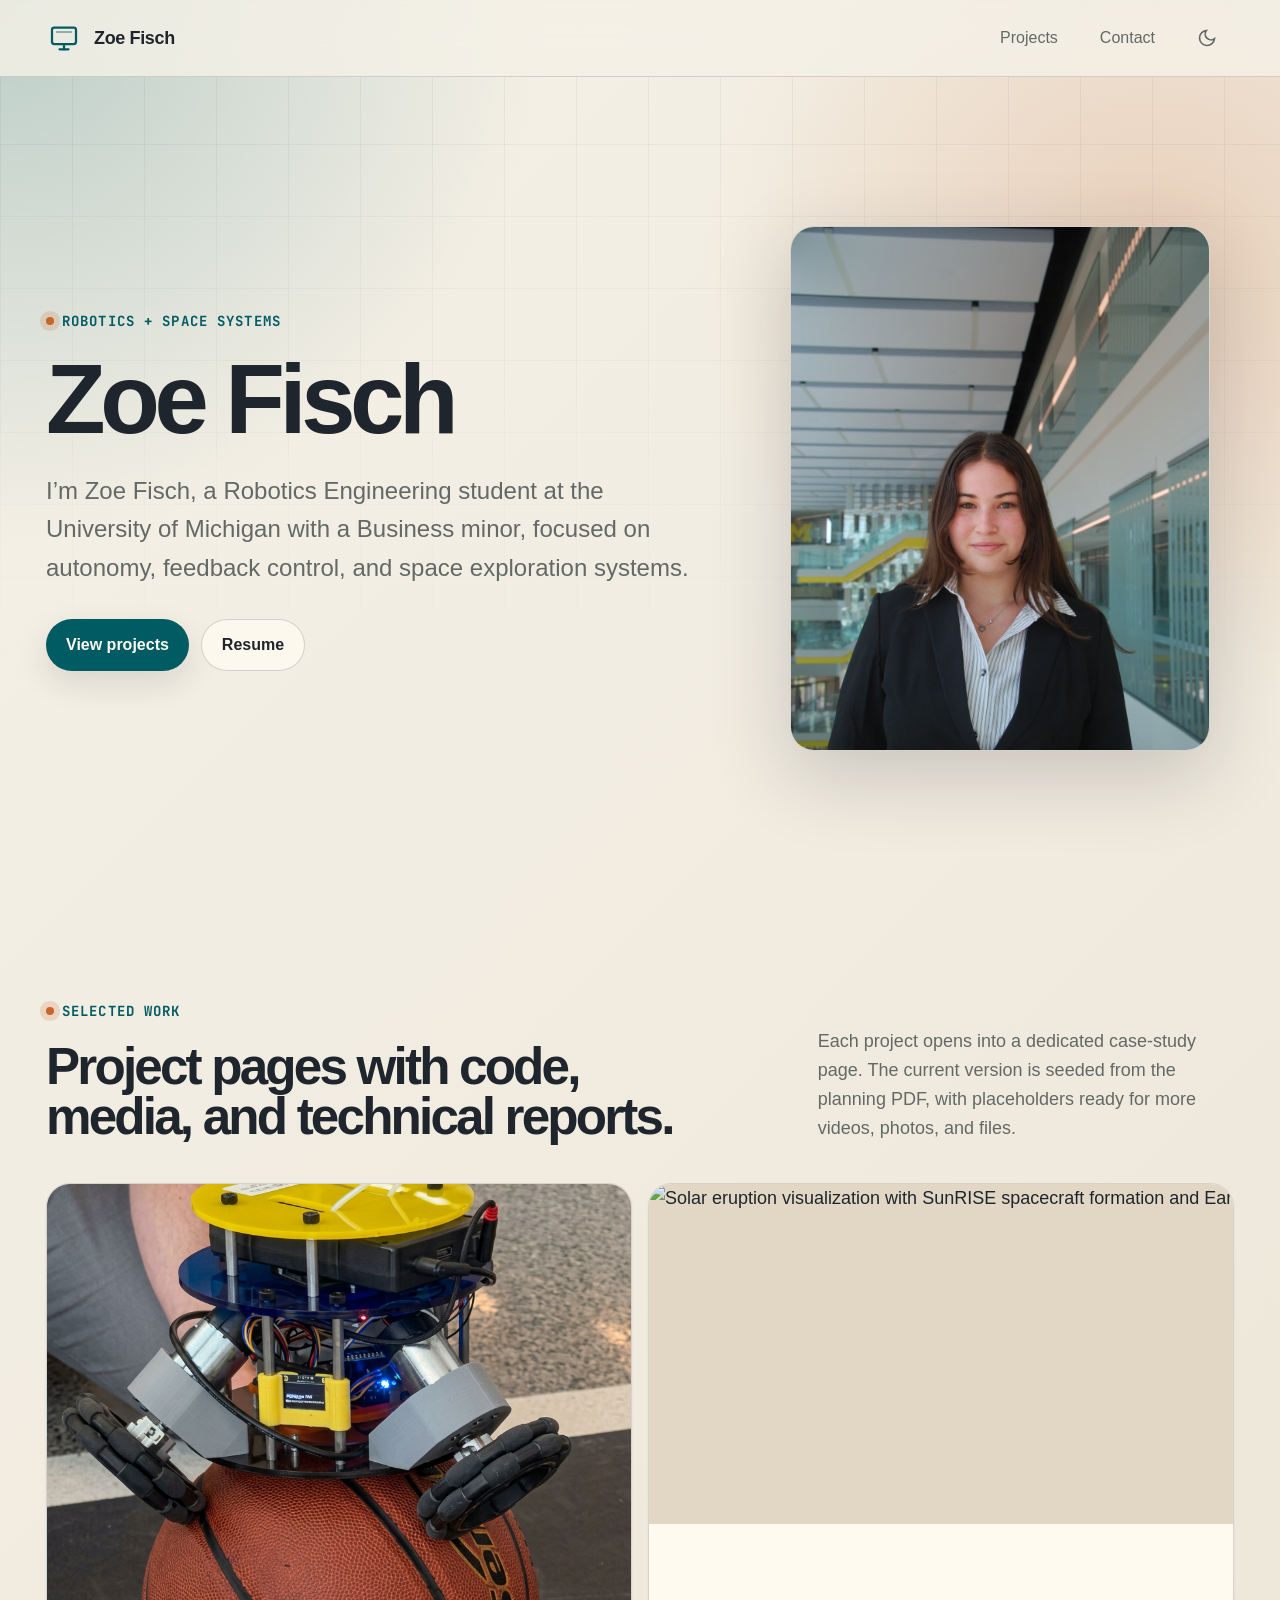
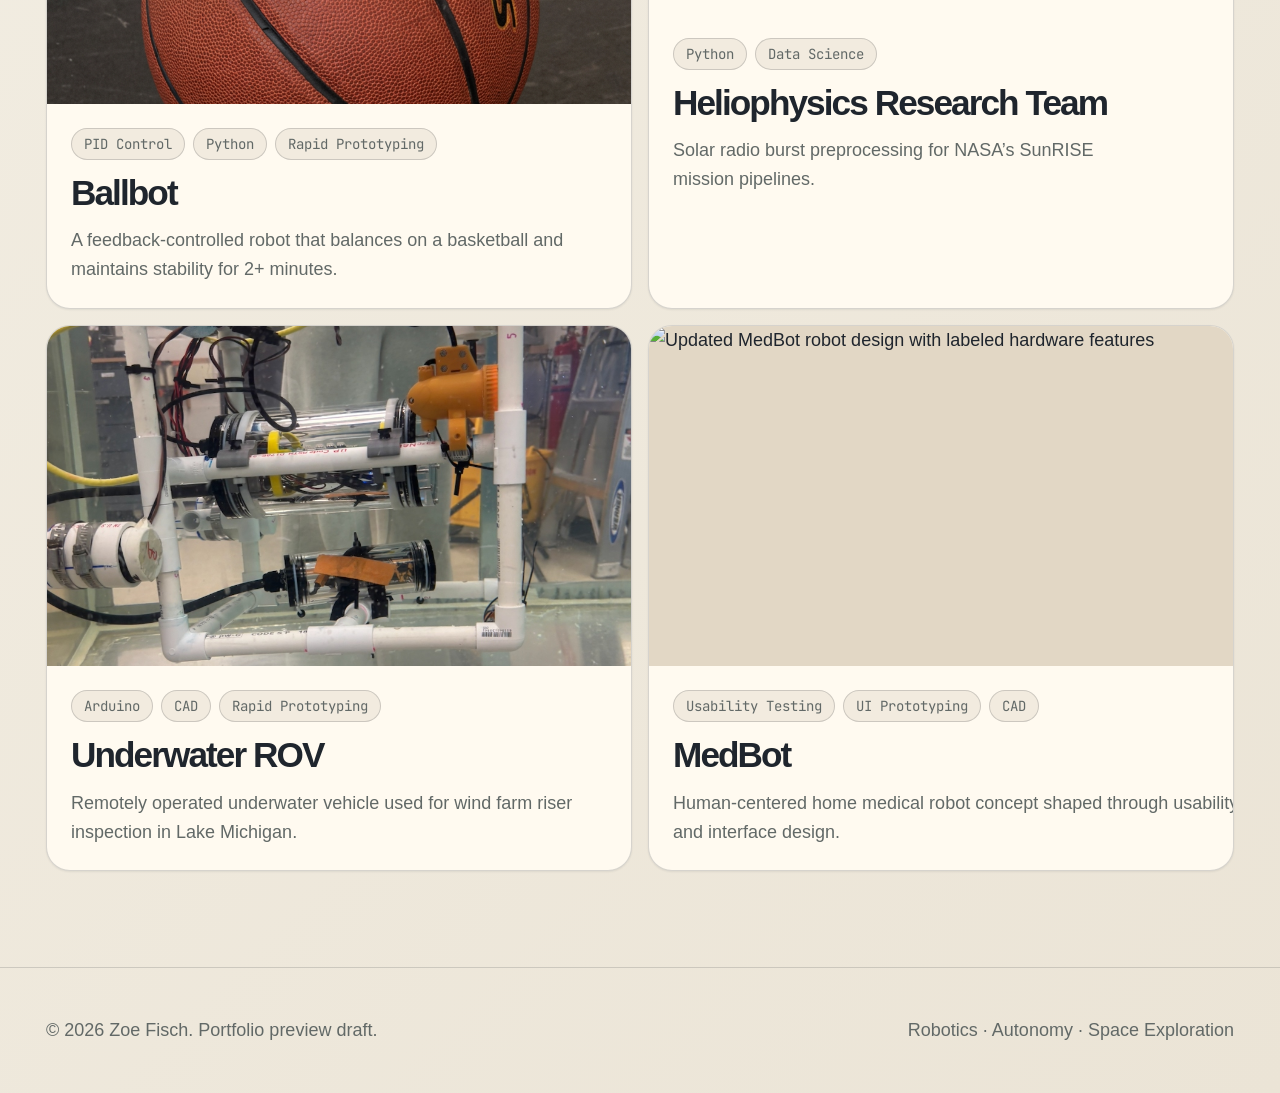
==== index.html @ c61aa577 "Initial portfolio" ====
<!doctype html>
<html lang="en">
  <head>
    <meta charset="utf-8" />
    <meta name="viewport" content="width=device-width, initial-scale=1" />
    <title>Zoe Fisch | Robotics Engineering Portfolio</title>
    <meta
      name="description"
      content="Engineering portfolio for Zoe Fisch, a University of Michigan robotics engineer focused on autonomy and space exploration."
    />
    <meta property="og:title" content="Zoe Fisch | Robotics Engineering Portfolio" />
    <meta
      property="og:description"
      content="Robotics, autonomy, heliophysics, and engineering systems projects by Zoe Fisch."
    />
    <link rel="preconnect" href="https://api.fontshare.com" />
    <link
      href="https://api.fontshare.com/v2/css?f[]=cabinet-grotesk@400,500,700,800&f[]=satoshi@400,500,700&display=swap"
      rel="stylesheet"
    />
    <link rel="preconnect" href="https://fonts.googleapis.com" />
    <link rel="preconnect" href="https://fonts.gstatic.com" crossorigin />
    <link
      href="https://fonts.googleapis.com/css2?family=JetBrains+Mono:wght@400;600;700&display=swap"
      rel="stylesheet"
    />
    <link rel="stylesheet" href="style.css" />
    <script src="script.js" defer></script>
  </head>
  <body>
    <a class="skip-link" href="#main">Skip to content</a>
    <header class="site-header">
      <nav class="nav" aria-label="Primary navigation">
        <a class="brand" href="index.html" aria-label="Zoe Fisch home">
          <svg class="brand-mark" viewBox="0 0 48 48" fill="none" aria-hidden="true">
            <rect x="8" y="10" width="32" height="22" rx="3" stroke="currentColor" stroke-width="3" />
            <path d="M18 39H30" stroke="currentColor" stroke-width="3" stroke-linecap="round" />
            <path d="M24 32V39" stroke="currentColor" stroke-width="3" stroke-linecap="round" />
            <path d="M14 16H34" stroke="currentColor" stroke-width="2" stroke-linecap="round" opacity="0.55" />
          </svg>
          <span>Zoe Fisch</span>
        </a>
        <div class="nav-links">
          <a href="#projects">Projects</a>
          <a class="mobile-keep" href="mailto:zoefisch@umich.edu">Contact</a>
          <button class="theme-toggle" type="button" data-theme-toggle aria-label="Toggle color theme"></button>
        </div>
      </nav>
    </header>

    <main id="main">
      <section class="container hero" aria-labelledby="intro-title">
        <div>
          <span class="eyebrow">Robotics + Space Systems</span>
          <h1 id="intro-title">Zoe Fisch</h1>
          <p class="hero-copy">
            I’m Zoe Fisch, a Robotics Engineering student at the University of Michigan with a Business minor,
            focused on autonomy, feedback control, and space exploration systems.
          </p>
          <div class="hero-actions">
            <a class="button button-primary" href="#projects">View projects</a>
            <a
              class="button button-secondary"
              href="https://docs.google.com/document/d/1fLpJGorSP94dtDHFleQWH_bOiAue0zPcthPKu_QLEcY/edit?usp=sharing"
              target="_blank"
              rel="noreferrer"
              >Resume</a
            >
          </div>
        </div>

        <figure class="hero-photo" aria-label="Portrait of Zoe Fisch" data-tilt>
          <img
            src="assets/images/zoe-headshot.jpg"
            alt="Portrait of Zoe Fisch"
            width="1080"
            height="1613"
            decoding="async"
          />
        </figure>
      </section>

      <section class="container section" id="projects" aria-labelledby="projects-title">
        <div class="section-header">
          <div>
            <span class="eyebrow">Selected work</span>
            <h2 id="projects-title">Project pages with code, media, and technical reports.</h2>
          </div>
          <p>
            Each project opens into a dedicated case-study page. The current version is seeded from the planning
            PDF, with placeholders ready for more videos, photos, and files.
          </p>
        </div>

        <div class="project-grid">
          <a class="project-card portrait" href="projects/ballbot.html" data-tilt>
            <img
              src="assets/images/ballbot-cover-ai-enhanced.png"
              alt="Enhanced photo of the Ballbot prototype balancing on a basketball"
              width="1024"
              height="1365"
              loading="lazy"
              decoding="async"
            />
            <div class="project-card-content">
              <div class="tag-row">
                <span class="tag">PID Control</span>
                <span class="tag">Python</span>
                <span class="tag">Rapid Prototyping</span>
              </div>
              <h3>Ballbot</h3>
              <p>A feedback-controlled robot that balances on a basketball and maintains stability for 2+ minutes.</p>
            </div>
          </a>

          <a class="project-card medium" href="projects/heliophysics.html" data-tilt>
            <img
              src="assets/images/heliophysics-cover.png"
              alt="Solar eruption visualization with SunRISE spacecraft formation and Earth"
              width="1094"
              height="606"
              loading="lazy"
              decoding="async"
            />
            <div class="project-card-content">
              <div class="tag-row">
                <span class="tag">Python</span>
                <span class="tag">Data Science</span>
              </div>
              <h3>Heliophysics Research Team</h3>
              <p>Solar radio burst preprocessing for NASA’s SunRISE mission pipelines.</p>
            </div>
          </a>

          <a class="project-card medium" href="projects/underwater-rov.html" data-tilt>
            <img
              src="assets/images/rov-underwater-test.jpg"
              alt="Underwater ROV prototype being tested in a water tank"
              width="964"
              height="1148"
              loading="lazy"
              decoding="async"
            />
            <div class="project-card-content">
              <div class="tag-row">
                <span class="tag">Arduino</span>
                <span class="tag">CAD</span>
                <span class="tag">Rapid Prototyping</span>
              </div>
              <h3>Underwater ROV</h3>
              <p>Remotely operated underwater vehicle used for wind farm riser inspection in Lake Michigan.</p>
            </div>
          </a>

          <a class="project-card medium" href="projects/new-project.html" data-tilt>
            <img
              src="assets/images/medbot-robot-design.png"
              alt="Updated MedBot robot design with labeled hardware features"
              width="1634"
              height="794"
              loading="lazy"
              decoding="async"
            />
            <div class="project-card-content">
              <div class="tag-row">
                <span class="tag">Usability Testing</span>
                <span class="tag">UI Prototyping</span>
                <span class="tag">CAD</span>
              </div>
              <h3>MedBot</h3>
              <p>Human-centered home medical robot concept shaped through usability testing and interface design.</p>
            </div>
          </a>
        </div>
      </section>
    </main>

    <footer class="footer">
      <div class="footer-inner">
        <p>© 2026 Zoe Fisch. Portfolio preview draft.</p>
        <p>Robotics · Autonomy · Space Exploration</p>
      </div>
    </footer>
  </body>
</html>
---- style.css ----
:root,
[data-theme='light'] {
  --text-xs: clamp(0.75rem, 0.7rem + 0.25vw, 0.875rem);
  --text-sm: clamp(0.875rem, 0.8rem + 0.35vw, 1rem);
  --text-base: clamp(1rem, 0.95rem + 0.25vw, 1.125rem);
  --text-lg: clamp(1.125rem, 1rem + 0.75vw, 1.5rem);
  --text-xl: clamp(1.5rem, 1.2rem + 1.25vw, 2.25rem);
  --text-2xl: clamp(2rem, 1.2rem + 2.5vw, 3.5rem);
  --text-3xl: clamp(2.5rem, 1rem + 4vw, 5rem);
  --text-hero: clamp(3rem, 0.5rem + 7vw, 8rem);

  --space-1: 0.25rem;
  --space-2: 0.5rem;
  --space-3: 0.75rem;
  --space-4: 1rem;
  --space-5: 1.25rem;
  --space-6: 1.5rem;
  --space-8: 2rem;
  --space-10: 2.5rem;
  --space-12: 3rem;
  --space-16: 4rem;
  --space-20: 5rem;
  --space-24: 6rem;
  --space-32: 8rem;

  --font-display: 'Cabinet Grotesk', 'Arial', sans-serif;
  --font-body: 'Satoshi', 'Arial', sans-serif;
  --font-code: 'JetBrains Mono', 'Consolas', monospace;

  --color-bg: #f5f1e7;
  --color-surface: #fffaf0;
  --color-surface-2: #ebe4d6;
  --color-surface-offset: #e2d7c5;
  --color-surface-dynamic: #d5c7b3;
  --color-divider: rgba(31, 37, 45, 0.16);
  --color-border: rgba(31, 37, 45, 0.18);
  --color-text: #1f252d;
  --color-text-muted: #626967;
  --color-text-faint: #8e928d;
  --color-text-inverse: #fffaf0;
  --color-primary: #005b63;
  --color-primary-hover: #083f44;
  --color-primary-highlight: #d3eceb;
  --color-solar: #c7652b;
  --color-solar-soft: #f2c18d;
  --color-orbit: #6d4bc4;
  --color-code: #162125;
  --radius-sm: 0.375rem;
  --radius-md: 0.5rem;
  --radius-lg: 0.75rem;
  --radius-xl: 1rem;
  --radius-2xl: 1.5rem;
  --radius-full: 9999px;
  --transition-interactive: 180ms cubic-bezier(0.16, 1, 0.3, 1);
  --shadow-sm: 0 1px 2px rgba(31, 37, 45, 0.08);
  --shadow-md: 0 12px 32px rgba(31, 37, 45, 0.12);
  --shadow-lg: 0 24px 80px rgba(31, 37, 45, 0.2);
  --content-narrow: 680px;
  --content-default: 980px;
  --content-wide: 1220px;
}

[data-theme='dark'] {
  --color-bg: #090d10;
  --color-surface: #10171b;
  --color-surface-2: #142027;
  --color-surface-offset: #1b2b33;
  --color-surface-dynamic: #263c45;
  --color-divider: rgba(229, 236, 231, 0.12);
  --color-border: rgba(229, 236, 231, 0.16);
  --color-text: #e5ece7;
  --color-text-muted: #a9b6b4;
  --color-text-faint: #73817f;
  --color-text-inverse: #0d1114;
  --color-primary: #78dce0;
  --color-primary-hover: #a4edf0;
  --color-primary-highlight: #183e45;
  --color-solar: #ff9d52;
  --color-solar-soft: #4f351f;
  --color-orbit: #a791ff;
  --color-code: #05080a;
  --shadow-sm: 0 1px 2px rgba(0, 0, 0, 0.35);
  --shadow-md: 0 12px 32px rgba(0, 0, 0, 0.42);
  --shadow-lg: 0 24px 80px rgba(0, 0, 0, 0.52);
}

*,
*::before,
*::after {
  box-sizing: border-box;
  margin: 0;
  padding: 0;
}

html {
  -moz-text-size-adjust: none;
  -webkit-text-size-adjust: none;
  text-size-adjust: none;
  -webkit-font-smoothing: antialiased;
  -moz-osx-font-smoothing: grayscale;
  text-rendering: optimizeLegibility;
  scroll-behavior: smooth;
  hanging-punctuation: first last;
  scroll-padding-top: var(--space-16);
}

body {
  min-height: 100dvh;
  line-height: 1.6;
  font-family: var(--font-body);
  font-size: var(--text-base);
  color: var(--color-text);
  background:
    radial-gradient(circle at top left, color-mix(in oklab, var(--color-primary), transparent 76%), transparent 34rem),
    radial-gradient(circle at 90% 10%, color-mix(in oklab, var(--color-solar), transparent 78%), transparent 28rem),
    linear-gradient(135deg, var(--color-bg), var(--color-surface-2));
}

body::before {
  content: '';
  position: fixed;
  inset: 0;
  pointer-events: none;
  z-index: -1;
  opacity: 0.35;
  background-image:
    linear-gradient(var(--color-divider) 1px, transparent 1px),
    linear-gradient(90deg, var(--color-divider) 1px, transparent 1px);
  background-size: 72px 72px;
  mask-image: linear-gradient(to bottom, black, transparent 78%);
}

img,
picture,
video,
canvas,
svg {
  display: block;
  max-width: 100%;
  height: auto;
}

button,
input,
textarea,
select {
  font: inherit;
  color: inherit;
}

button {
  cursor: pointer;
  background: none;
  border: none;
}

a {
  color: inherit;
  text-decoration: none;
  transition:
    color var(--transition-interactive),
    background var(--transition-interactive),
    border-color var(--transition-interactive),
    transform var(--transition-interactive),
    box-shadow var(--transition-interactive);
}

p,
li,
figcaption {
  max-width: 72ch;
  text-wrap: pretty;
}

h1,
h2,
h3 {
  font-family: var(--font-display);
  line-height: 0.98;
  letter-spacing: -0.055em;
  text-wrap: balance;
}

:focus-visible {
  outline: 2px solid var(--color-primary);
  outline-offset: 3px;
  border-radius: var(--radius-sm);
}

::selection {
  color: var(--color-text-inverse);
  background: var(--color-primary);
}

.skip-link {
  position: absolute;
  left: var(--space-4);
  top: var(--space-4);
  z-index: 100;
  transform: translateY(-150%);
  padding: var(--space-3) var(--space-4);
  color: var(--color-text-inverse);
  background: var(--color-primary);
  border-radius: var(--radius-full);
}

.skip-link:focus {
  transform: translateY(0);
}

.site-header {
  position: sticky;
  top: 0;
  z-index: 50;
  backdrop-filter: blur(18px);
  background: color-mix(in oklab, var(--color-bg), transparent 18%);
  border-bottom: 1px solid var(--color-divider);
}

.nav {
  display: flex;
  align-items: center;
  justify-content: space-between;
  gap: var(--space-4);
  max-width: var(--content-wide);
  margin-inline: auto;
  padding: var(--space-4);
}

.brand {
  display: inline-flex;
  align-items: center;
  gap: var(--space-3);
  min-height: 44px;
  font-weight: 700;
  letter-spacing: -0.02em;
}

.brand-mark {
  width: 36px;
  height: 36px;
  color: var(--color-primary);
}

.nav-links {
  display: flex;
  align-items: center;
  gap: var(--space-2);
}

.nav-links a,
.theme-toggle {
  display: inline-flex;
  align-items: center;
  justify-content: center;
  min-height: 44px;
  padding: var(--space-2) var(--space-4);
  color: var(--color-text-muted);
  font-size: var(--text-sm);
  border: 1px solid transparent;
  border-radius: var(--radius-full);
}

.nav-links a:hover,
.theme-toggle:hover {
  color: var(--color-text);
  border-color: var(--color-border);
  background: color-mix(in oklab, var(--color-surface), transparent 22%);
}

.container {
  max-width: var(--content-wide);
  margin-inline: auto;
  padding-inline: var(--space-4);
}

.hero {
  display: grid;
  grid-template-columns: minmax(0, 1.1fr) minmax(280px, 0.8fr);
  gap: clamp(var(--space-8), 6vw, var(--space-20));
  align-items: center;
  min-height: calc(100svh - 78px);
  padding-block: clamp(var(--space-12), 9vw, var(--space-24));
}

.eyebrow {
  display: inline-flex;
  align-items: center;
  gap: var(--space-2);
  margin-bottom: var(--space-5);
  color: var(--color-primary);
  font-family: var(--font-code);
  font-size: var(--text-xs);
  font-weight: 700;
  letter-spacing: 0.08em;
  text-transform: uppercase;
}

.eyebrow::before {
  content: '';
  width: 8px;
  height: 8px;
  background: var(--color-solar);
  border-radius: var(--radius-full);
  box-shadow: 0 0 0 6px color-mix(in oklab, var(--color-solar), transparent 82%);
}

.hero h1 {
  max-width: 9.6ch;
  font-size: var(--text-hero);
}

.hero h1 span {
  color: var(--color-primary);
}

.hero-copy {
  margin-top: var(--space-6);
  color: var(--color-text-muted);
  font-size: var(--text-lg);
}

.hero-actions,
.button-row {
  display: flex;
  flex-wrap: wrap;
  gap: var(--space-3);
  margin-top: var(--space-8);
}

.button {
  display: inline-flex;
  align-items: center;
  justify-content: center;
  min-height: 44px;
  padding: var(--space-3) var(--space-5);
  font-size: var(--text-sm);
  font-weight: 700;
  border-radius: var(--radius-full);
}

.button-primary {
  color: var(--color-text-inverse);
  background: var(--color-primary);
  box-shadow: var(--shadow-md);
}

[data-theme='dark'] .button-primary {
  color: #061011;
}

.button-primary:hover {
  background: var(--color-primary-hover);
  transform: translateY(-1px);
}

.button-secondary {
  color: var(--color-text);
  border: 1px solid var(--color-border);
  background: color-mix(in oklab, var(--color-surface), transparent 20%);
}

.button-secondary:hover {
  border-color: var(--color-primary);
  color: var(--color-primary);
}

.orbital-card {
  position: relative;
  padding: var(--space-6);
  overflow: hidden;
  border: 1px solid var(--color-border);
  border-radius: var(--radius-2xl);
  background: color-mix(in oklab, var(--color-surface), transparent 9%);
  box-shadow: var(--shadow-lg);
}

.orbital-card::before {
  content: '';
  position: absolute;
  inset: 10%;
  border: 1px dashed color-mix(in oklab, var(--color-primary), transparent 45%);
  border-radius: 50%;
  transform: rotate(-18deg);
}

.orbital-card::after {
  content: '';
  position: absolute;
  width: 38%;
  aspect-ratio: 1;
  right: 9%;
  top: 14%;
  background:
    radial-gradient(circle, var(--color-solar) 0 20%, transparent 21%),
    radial-gradient(circle, color-mix(in oklab, var(--color-solar), transparent 70%) 0 44%, transparent 45%);
  border-radius: 50%;
}

.system-stack {
  position: relative;
  z-index: 1;
  display: grid;
  gap: var(--space-3);
  margin-top: var(--space-20);
}

.stack-row {
  display: flex;
  align-items: center;
  justify-content: space-between;
  gap: var(--space-4);
  padding: var(--space-4);
  font-family: var(--font-code);
  font-size: var(--text-xs);
  border: 1px solid var(--color-border);
  border-radius: var(--radius-lg);
  background: color-mix(in oklab, var(--color-bg), transparent 16%);
}

.stack-row strong {
  font-family: var(--font-body);
  font-size: var(--text-sm);
}

.hero-photo {
  position: relative;
  justify-self: center;
  width: min(100%, 420px);
  overflow: hidden;
  aspect-ratio: 4 / 5;
  border: 1px solid var(--color-border);
  border-radius: var(--radius-2xl);
  background: var(--color-surface);
  box-shadow: var(--shadow-lg);
}

.hero-photo::before {
  content: '';
  position: absolute;
  inset: 0;
  z-index: 1;
  pointer-events: none;
  background:
    linear-gradient(to top, rgba(0, 91, 99, 0.2), transparent 42%),
    radial-gradient(circle at 70% 18%, color-mix(in oklab, var(--color-solar), transparent 64%), transparent 18rem);
  mix-blend-mode: multiply;
}

[data-theme='dark'] .hero-photo::before {
  mix-blend-mode: screen;
  opacity: 0.35;
}

.hero-photo img {
  width: 100%;
  height: 100%;
  object-fit: cover;
  object-position: center 24%;
}

.section {
  padding-block: clamp(var(--space-12), 8vw, var(--space-24));
}

.section-header {
  display: grid;
  grid-template-columns: minmax(0, 0.8fr) minmax(260px, 0.45fr);
  gap: var(--space-8);
  align-items: end;
  margin-bottom: var(--space-10);
}

.section-header h2 {
  font-size: var(--text-2xl);
}

.section-header p {
  color: var(--color-text-muted);
}

.project-grid {
  display: grid;
  grid-template-columns: repeat(6, 1fr);
  gap: var(--space-4);
}

.project-card {
  position: relative;
  display: grid;
  min-height: 420px;
  overflow: hidden;
  border: 1px solid var(--color-border);
  border-radius: var(--radius-2xl);
  background: var(--color-surface);
  box-shadow: var(--shadow-sm);
}

.project-card.large {
  grid-column: span 4;
}

.project-card.portrait {
  grid-column: span 3;
}

.project-card.medium {
  grid-column: span 3;
}

.project-card.wide {
  grid-column: span 6;
  grid-template-columns: minmax(260px, 0.8fr) minmax(0, 1fr);
}

.project-card.small {
  grid-column: span 2;
}

.project-card:hover {
  transform: translateY(-3px);
  box-shadow: var(--shadow-md);
}

.project-card img {
  width: 100%;
  height: 260px;
  object-fit: cover;
  background: var(--color-surface-offset);
}

.project-card.portrait img {
  height: 520px;
  object-position: center 42%;
}

.project-card.medium img {
  height: 340px;
}

.project-card.wide img {
  height: 100%;
  min-height: 320px;
}

.project-card-content {
  display: grid;
  gap: var(--space-4);
  align-content: start;
  padding: var(--space-6);
}

.project-card.wide .project-card-content {
  align-content: center;
}

.project-card h3 {
  font-size: var(--text-xl);
}

.project-card p {
  color: var(--color-text-muted);
}

.tag-row {
  display: flex;
  flex-wrap: wrap;
  align-items: center;
  gap: var(--space-2);
}

.tag {
  display: inline-flex;
  align-items: center;
  min-height: 30px;
  padding: var(--space-1) var(--space-3);
  color: var(--color-text-muted);
  font-family: var(--font-code);
  font-size: var(--text-xs);
  border: 1px solid var(--color-border);
  border-radius: var(--radius-full);
  background: color-mix(in oklab, var(--color-surface-2), transparent 35%);
}

.status-strip {
  display: grid;
  grid-template-columns: repeat(4, 1fr);
  gap: var(--space-4);
}

.metric {
  padding: var(--space-5);
  border: 1px solid var(--color-border);
  border-radius: var(--radius-xl);
  background: color-mix(in oklab, var(--color-surface), transparent 12%);
}

.metric strong {
  display: block;
  margin-bottom: var(--space-1);
  font-family: var(--font-display);
  font-size: var(--text-xl);
  line-height: 1;
  letter-spacing: -0.04em;
}

.metric span {
  color: var(--color-text-muted);
  font-size: var(--text-sm);
}

.footer {
  padding-block: var(--space-12);
  color: var(--color-text-muted);
  border-top: 1px solid var(--color-divider);
}

.footer-inner {
  display: flex;
  justify-content: space-between;
  gap: var(--space-6);
  max-width: var(--content-wide);
  margin-inline: auto;
  padding-inline: var(--space-4);
}

.page-hero {
  display: grid;
  grid-template-columns: minmax(0, 0.85fr) minmax(280px, 0.55fr);
  gap: clamp(var(--space-8), 6vw, var(--space-16));
  align-items: end;
  padding-block: clamp(var(--space-12), 8vw, var(--space-20));
}

.page-hero h1 {
  max-width: 11ch;
  font-size: var(--text-3xl);
}

.page-hero p {
  margin-top: var(--space-6);
  color: var(--color-text-muted);
  font-size: var(--text-lg);
}

.project-meta {
  display: grid;
  gap: var(--space-3);
  padding: var(--space-5);
  border: 1px solid var(--color-border);
  border-radius: var(--radius-xl);
  background: color-mix(in oklab, var(--color-surface), transparent 13%);
}

.meta-row {
  display: grid;
  grid-template-columns: 110px 1fr;
  gap: var(--space-4);
  padding-bottom: var(--space-3);
  border-bottom: 1px solid var(--color-divider);
  font-size: var(--text-sm);
}

.meta-row:last-child {
  padding-bottom: 0;
  border-bottom: 0;
}

.meta-row span:first-child {
  color: var(--color-text-faint);
  font-family: var(--font-code);
  font-size: var(--text-xs);
  text-transform: uppercase;
}

.case-layout {
  display: grid;
  grid-template-columns: 250px minmax(0, 1fr);
  gap: clamp(var(--space-6), 5vw, var(--space-16));
  align-items: start;
}

.case-nav {
  position: sticky;
  top: 96px;
  display: grid;
  gap: var(--space-2);
  padding: var(--space-4);
  border: 1px solid var(--color-border);
  border-radius: var(--radius-xl);
  background: color-mix(in oklab, var(--color-surface), transparent 12%);
}

.case-nav a {
  min-height: 40px;
  padding: var(--space-2) var(--space-3);
  color: var(--color-text-muted);
  font-size: var(--text-sm);
  border-radius: var(--radius-md);
}

.case-nav a:hover {
  color: var(--color-text);
  background: var(--color-surface-2);
}

.case-content {
  display: grid;
  gap: var(--space-16);
}

.case-section {
  display: grid;
  gap: var(--space-5);
}

.case-section h2 {
  font-size: var(--text-2xl);
}

.case-section h3 {
  margin-top: var(--space-4);
  font-size: var(--text-lg);
  letter-spacing: -0.02em;
}

.case-section p {
  color: var(--color-text-muted);
}

.split {
  display: grid;
  grid-template-columns: minmax(0, 1fr) minmax(260px, 0.75fr);
  gap: var(--space-5);
}

.media-frame,
.video-placeholder,
.report-card,
.code-panel,
.callout {
  border: 1px solid var(--color-border);
  border-radius: var(--radius-xl);
  background: color-mix(in oklab, var(--color-surface), transparent 10%);
  box-shadow: var(--shadow-sm);
}

.media-frame {
  overflow: hidden;
}

.media-frame img {
  width: 100%;
  background: var(--color-surface-offset);
}

.video-frame video {
  width: 100%;
  max-height: 680px;
  background: var(--color-code);
}

.media-frame figcaption {
  padding: var(--space-4);
  color: var(--color-text-muted);
  font-size: var(--text-sm);
}

.gallery {
  display: grid;
  grid-template-columns: repeat(2, 1fr);
  gap: var(--space-4);
}

.gallery .wide {
  grid-column: 1 / -1;
}

.video-grid {
  display: grid;
  grid-template-columns: repeat(2, 1fr);
  gap: var(--space-4);
}

.video-placeholder {
  display: grid;
  min-height: 240px;
  place-items: center;
  padding: var(--space-6);
  color: var(--color-text-muted);
  text-align: center;
  background:
    linear-gradient(135deg, color-mix(in oklab, var(--color-primary), transparent 88%), transparent),
    color-mix(in oklab, var(--color-surface), transparent 10%);
}

.play-mark {
  display: grid;
  width: 64px;
  height: 64px;
  place-items: center;
  margin-inline: auto;
  margin-bottom: var(--space-4);
  color: var(--color-primary);
  border: 1px solid var(--color-border);
  border-radius: var(--radius-full);
  background: var(--color-surface);
}

.report-grid {
  display: grid;
  grid-template-columns: repeat(auto-fit, minmax(min(280px, 100%), 1fr));
  gap: var(--space-4);
}

.report-card {
  padding: var(--space-5);
}

.report-card h3 {
  margin: 0 0 var(--space-2);
}

.report-card p {
  margin-bottom: var(--space-5);
}

.code-panel {
  overflow: hidden;
  background: var(--color-code);
}

.code-toolbar {
  display: flex;
  justify-content: space-between;
  gap: var(--space-4);
  padding: var(--space-3) var(--space-4);
  color: #9db2b4;
  font-family: var(--font-code);
  font-size: var(--text-xs);
  border-bottom: 1px solid rgba(255, 255, 255, 0.1);
  background: rgba(255, 255, 255, 0.04);
}

pre {
  overflow-x: auto;
  padding: var(--space-5);
  color: #d6f4f2;
  font-family: var(--font-code);
  font-size: var(--text-sm);
  line-height: 1.65;
}

code .comment {
  color: #71a773;
}

code .constant {
  color: #79d4ff;
}

code .keyword {
  color: #ffbc78;
}

.callout {
  padding: var(--space-6);
}

.callout strong {
  display: block;
  margin-bottom: var(--space-2);
  color: var(--color-primary);
  font-family: var(--font-code);
  font-size: var(--text-xs);
  letter-spacing: 0.08em;
  text-transform: uppercase;
}

.next-project {
  display: grid;
  gap: var(--space-2);
  padding: var(--space-8);
  border: 1px solid var(--color-border);
  border-radius: var(--radius-2xl);
  background: var(--color-primary);
  color: var(--color-text-inverse);
}

[data-theme='dark'] .next-project {
  color: #061011;
}

.next-project span {
  font-family: var(--font-code);
  font-size: var(--text-xs);
  letter-spacing: 0.08em;
  text-transform: uppercase;
}

.next-project strong {
  font-family: var(--font-display);
  font-size: var(--text-xl);
  letter-spacing: -0.04em;
}

.mobile-only {
  display: none;
}

@media (max-width: 900px) {
  .hero,
  .page-hero,
  .section-header,
  .split,
  .case-layout {
    grid-template-columns: 1fr;
  }

  .hero {
    min-height: auto;
  }

  .orbital-card,
  .hero-photo {
    order: -1;
  }

  .project-grid,
  .status-strip,
  .gallery,
  .video-grid,
  .report-grid {
    grid-template-columns: 1fr;
  }

  .project-card.large,
  .project-card.portrait,
  .project-card.medium,
  .project-card.wide,
  .project-card.small {
    grid-column: auto;
    grid-template-columns: 1fr;
  }

  .case-nav {
    position: static;
  }
}

@media (max-width: 680px) {
  .nav {
    align-items: flex-start;
  }

  .nav-links {
    flex-wrap: wrap;
    justify-content: flex-end;
  }

  .nav-links a:not(.mobile-keep) {
    display: none;
  }

  .hero h1,
  .page-hero h1 {
    max-width: 100%;
  }

  .footer-inner {
    flex-direction: column;
  }

  .meta-row {
    grid-template-columns: 1fr;
    gap: var(--space-1);
  }
}

@media (prefers-reduced-motion: reduce) {
  *,
  *::before,
  *::after {
    animation-duration: 0.01ms !important;
    animation-iteration-count: 1 !important;
    scroll-behavior: auto !important;
    transition-duration: 0.01ms !important;
  }
}
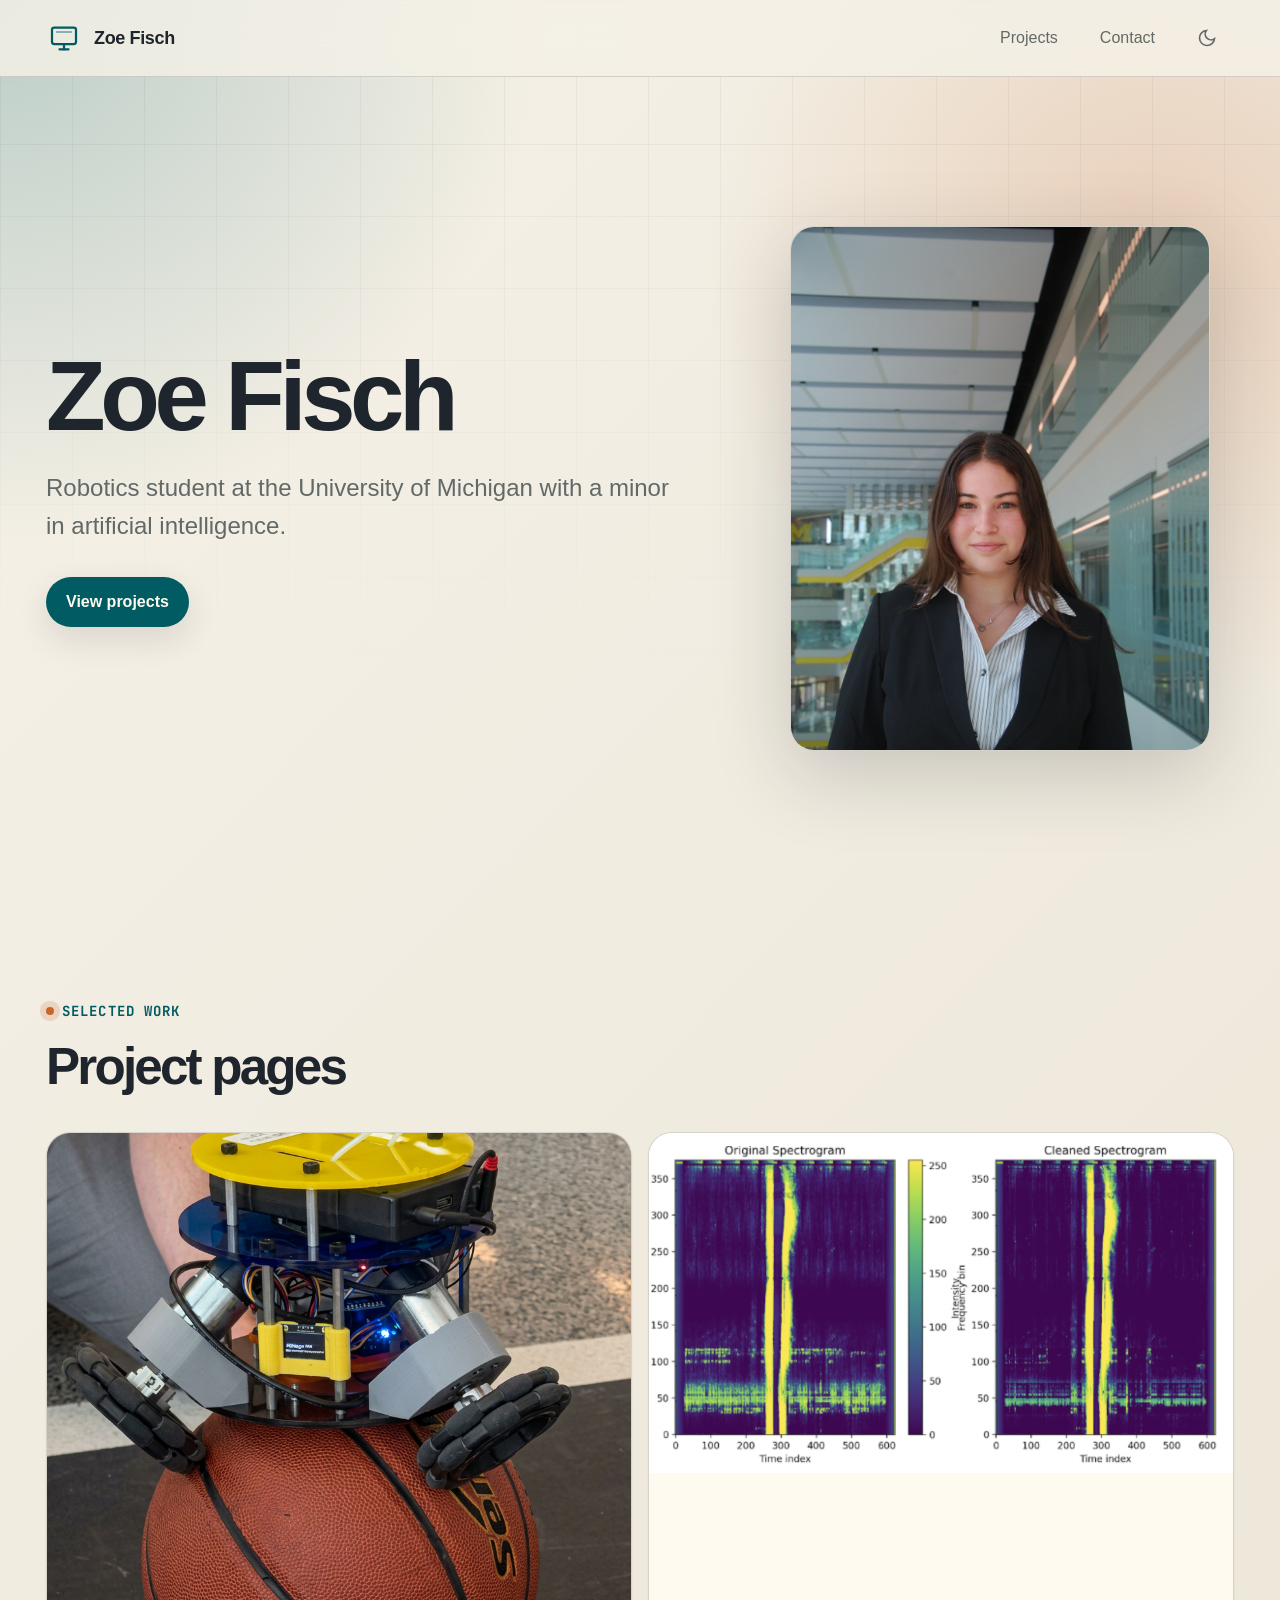
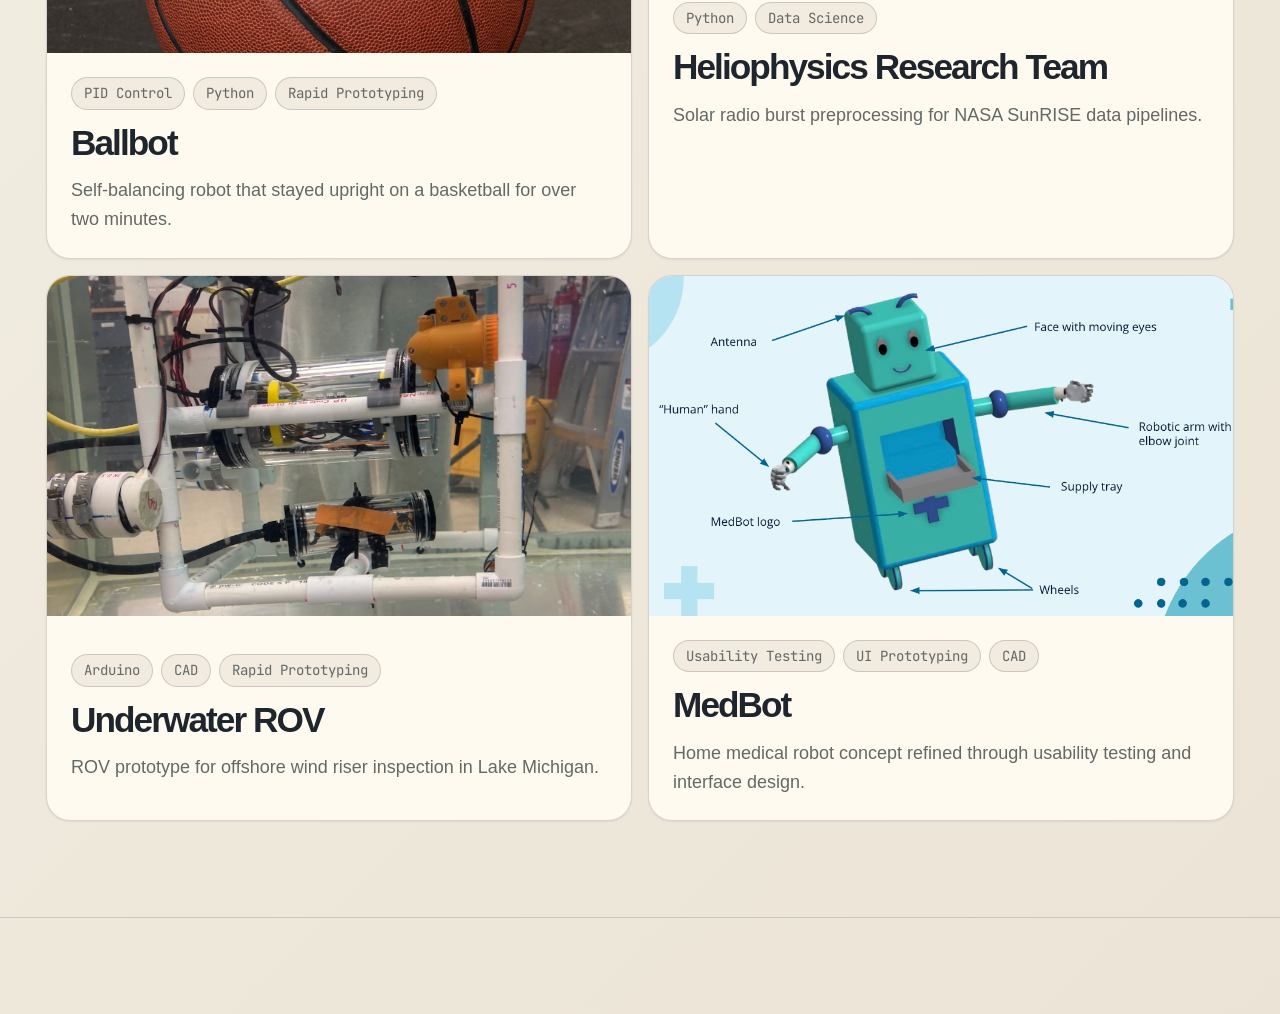
==== commit 9ba4e530: "fixed photos" ====
--- a/index.html
+++ b/index.html
@@ -51,21 +51,12 @@
     <main id="main">
       <section class="container hero" aria-labelledby="intro-title">
         <div>
-          <span class="eyebrow">Robotics + Space Systems</span>
           <h1 id="intro-title">Zoe Fisch</h1>
           <p class="hero-copy">
-            I’m Zoe Fisch, a Robotics Engineering student at the University of Michigan with a Business minor,
-            focused on autonomy, feedback control, and space exploration systems.
+            Robotics student at the University of Michigan with a minor in artificial intelligence.
           </p>
           <div class="hero-actions">
             <a class="button button-primary" href="#projects">View projects</a>
-            <a
-              class="button button-secondary"
-              href="https://docs.google.com/document/d/1fLpJGorSP94dtDHFleQWH_bOiAue0zPcthPKu_QLEcY/edit?usp=sharing"
-              target="_blank"
-              rel="noreferrer"
-              >Resume</a
-            >
           </div>
         </div>
 
@@ -84,12 +75,8 @@
         <div class="section-header">
           <div>
             <span class="eyebrow">Selected work</span>
-            <h2 id="projects-title">Project pages with code, media, and technical reports.</h2>
+            <h2 id="projects-title">Project pages</h2>
           </div>
-          <p>
-            Each project opens into a dedicated case-study page. The current version is seeded from the planning
-            PDF, with placeholders ready for more videos, photos, and files.
-          </p>
         </div>
 
         <div class="project-grid">
@@ -109,14 +96,14 @@
                 <span class="tag">Rapid Prototyping</span>
               </div>
               <h3>Ballbot</h3>
-              <p>A feedback-controlled robot that balances on a basketball and maintains stability for 2+ minutes.</p>
+              <p>Self-balancing robot that stayed upright on a basketball for over two minutes.</p>
             </div>
           </a>
 
           <a class="project-card medium" href="projects/heliophysics.html" data-tilt>
             <img
-              src="assets/images/heliophysics-cover.png"
-              alt="Solar eruption visualization with SunRISE spacecraft formation and Earth"
+              src="assets/images/heliophysics-spectrogram-comparison.png"
+              alt="Original and cleaned spectrogram comparison after preprocessing"
               width="1094"
               height="606"
               loading="lazy"
@@ -128,7 +115,7 @@
                 <span class="tag">Data Science</span>
               </div>
               <h3>Heliophysics Research Team</h3>
-              <p>Solar radio burst preprocessing for NASA’s SunRISE mission pipelines.</p>
+              <p>Solar radio burst preprocessing for NASA SunRISE data pipelines.</p>
             </div>
           </a>
 
@@ -148,7 +135,7 @@
                 <span class="tag">Rapid Prototyping</span>
               </div>
               <h3>Underwater ROV</h3>
-              <p>Remotely operated underwater vehicle used for wind farm riser inspection in Lake Michigan.</p>
+              <p>ROV prototype for offshore wind riser inspection in Lake Michigan.</p>
             </div>
           </a>
 
@@ -168,7 +155,7 @@
                 <span class="tag">CAD</span>
               </div>
               <h3>MedBot</h3>
-              <p>Human-centered home medical robot concept shaped through usability testing and interface design.</p>
+              <p>Home medical robot concept refined through usability testing and interface design.</p>
             </div>
           </a>
         </div>
@@ -177,8 +164,6 @@
 
     <footer class="footer">
       <div class="footer-inner">
-        <p>© 2026 Zoe Fisch. Portfolio preview draft.</p>
-        <p>Robotics · Autonomy · Space Exploration</p>
       </div>
     </footer>
   </body>
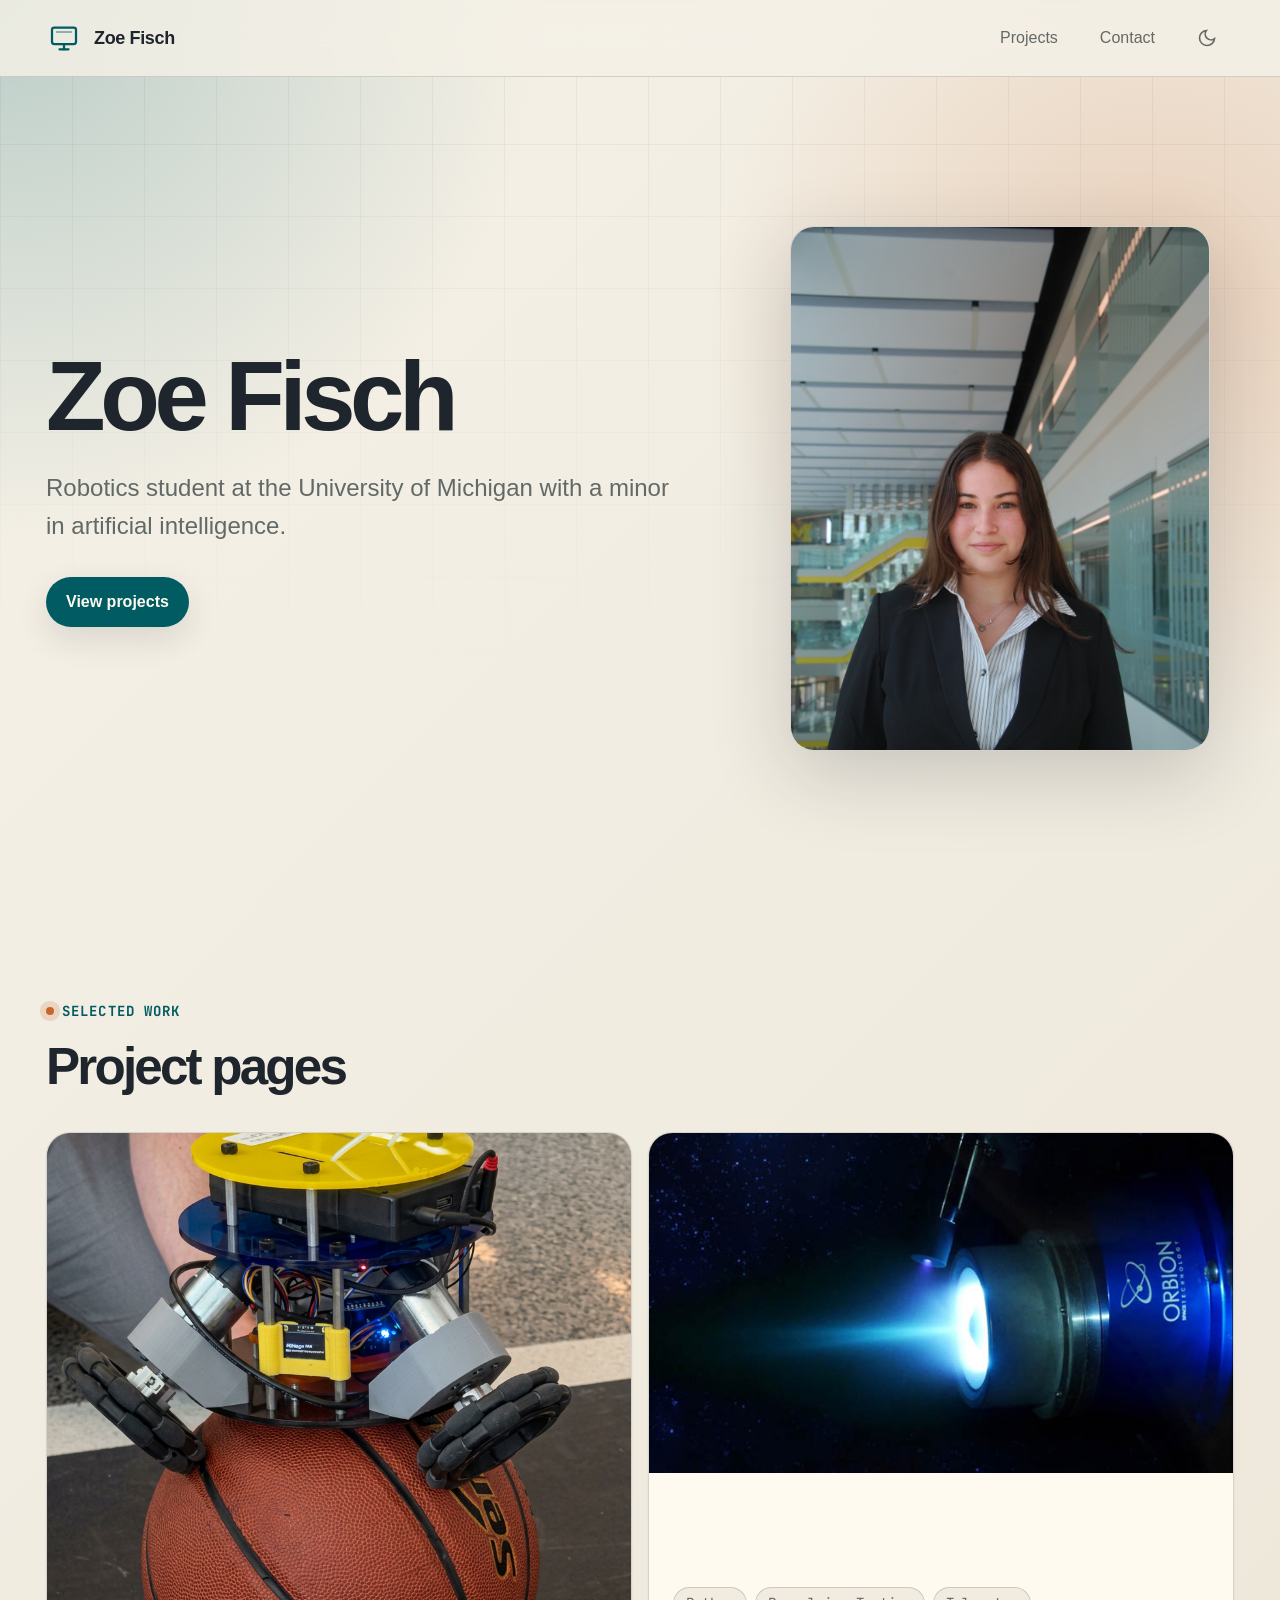
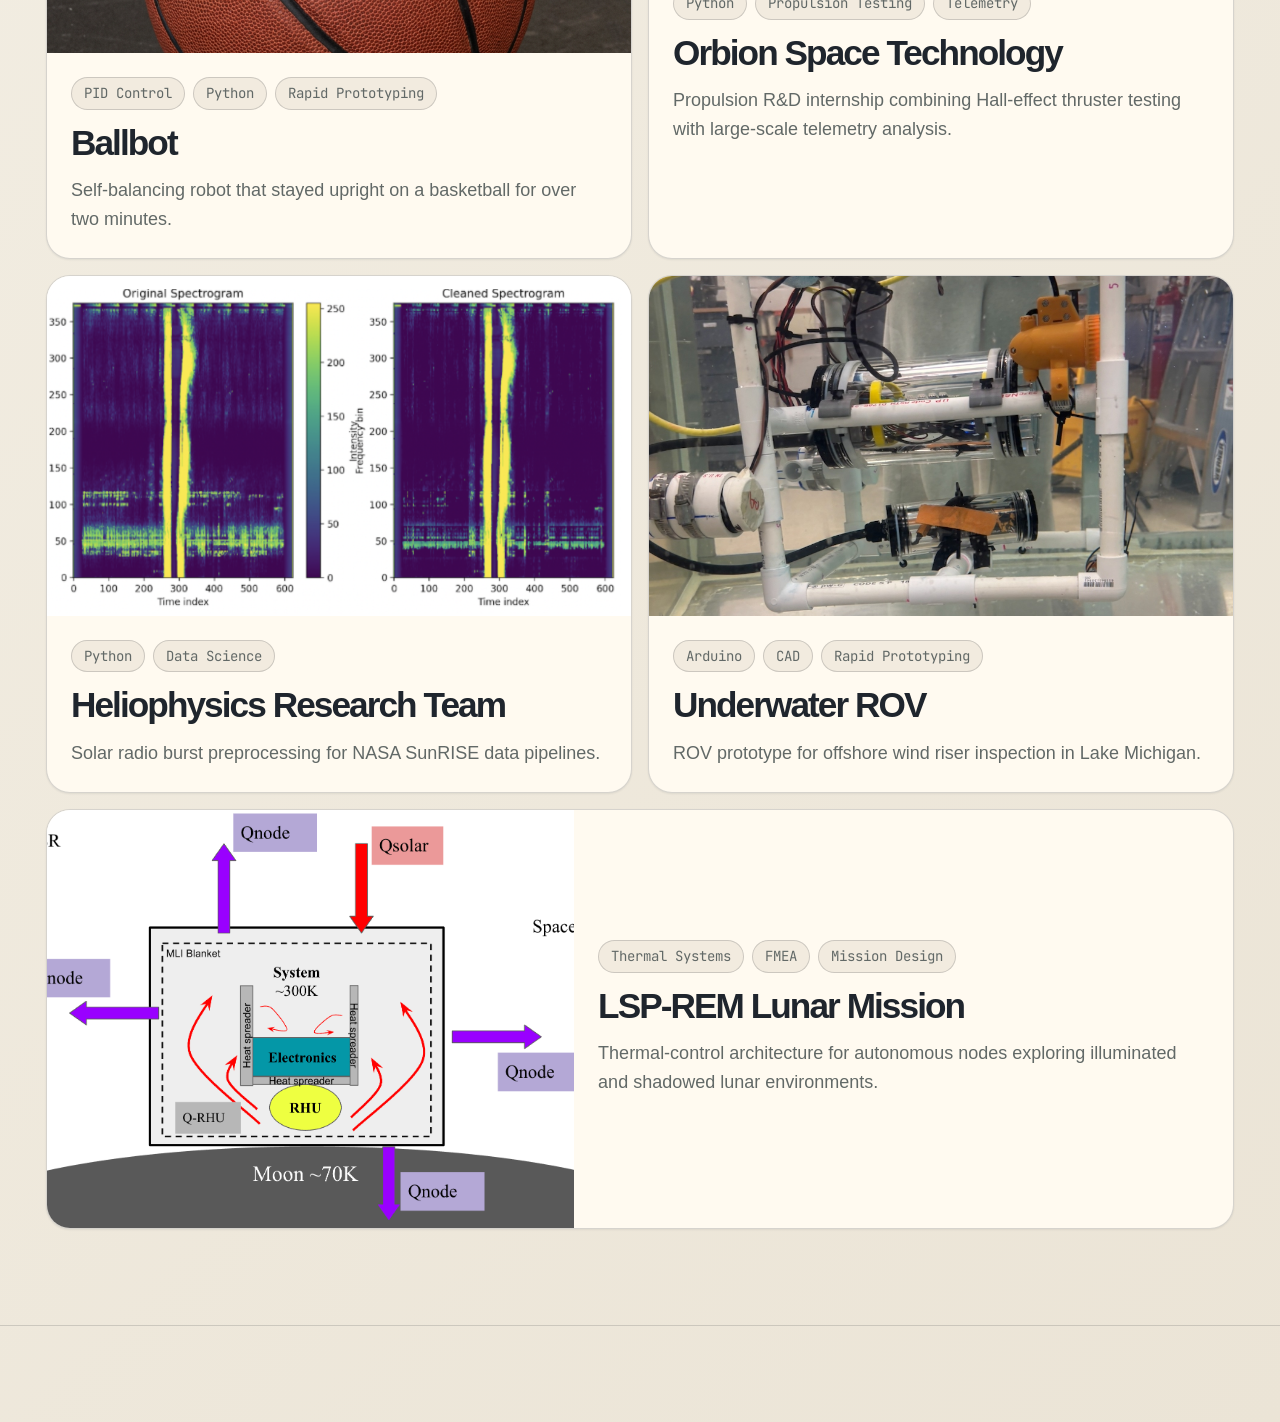
==== commit eade1a16: "Update engineering portfolio projects" ====
--- a/index.html
+++ b/index.html
@@ -100,6 +100,26 @@
             </div>
           </a>
 
+          <a class="project-card medium" href="projects/new-project.html" data-tilt>
+            <img
+              src="assets/images/orbion-hall-effect-thruster.jpg"
+              alt="Orbion Hall-effect thruster operating with xenon propellant"
+              width="687"
+              height="414"
+              loading="lazy"
+              decoding="async"
+            />
+            <div class="project-card-content">
+              <div class="tag-row">
+                <span class="tag">Python</span>
+                <span class="tag">Propulsion Testing</span>
+                <span class="tag">Telemetry</span>
+              </div>
+              <h3>Orbion Space Technology</h3>
+              <p>Propulsion R&amp;D internship combining Hall-effect thruster testing with large-scale telemetry analysis.</p>
+            </div>
+          </a>
+
           <a class="project-card medium" href="projects/heliophysics.html" data-tilt>
             <img
               src="assets/images/heliophysics-spectrogram-comparison.png"
@@ -139,25 +159,26 @@
             </div>
           </a>
 
-          <a class="project-card medium" href="projects/new-project.html" data-tilt>
+          <a class="project-card wide" href="projects/lsp-rem.html" data-tilt>
             <img
-              src="assets/images/medbot-robot-design.png"
-              alt="Updated MedBot robot design with labeled hardware features"
-              width="1634"
-              height="794"
+              src="assets/images/lsp-rem-node-b-heat-flow.png"
+              alt="Node B thermal heat-flow diagram for the LSP-REM lunar mission"
+              width="2021"
+              height="1152"
               loading="lazy"
               decoding="async"
             />
             <div class="project-card-content">
               <div class="tag-row">
-                <span class="tag">Usability Testing</span>
-                <span class="tag">UI Prototyping</span>
-                <span class="tag">CAD</span>
+                <span class="tag">Thermal Systems</span>
+                <span class="tag">FMEA</span>
+                <span class="tag">Mission Design</span>
               </div>
-              <h3>MedBot</h3>
-              <p>Home medical robot concept refined through usability testing and interface design.</p>
+              <h3>LSP-REM Lunar Mission</h3>
+              <p>Thermal-control architecture for autonomous nodes exploring illuminated and shadowed lunar environments.</p>
             </div>
           </a>
+
         </div>
       </section>
     </main>
--- a/style.css
+++ b/style.css
@@ -760,6 +760,58 @@
   background: var(--color-code);
 }
 
+.portrait-video-frame {
+  width: min(100%, 440px);
+  margin-inline: auto;
+}
+
+.rotated-video {
+  position: relative;
+  aspect-ratio: 9 / 16;
+  overflow: hidden;
+  background: var(--color-code);
+}
+
+.rotated-video video {
+  position: absolute;
+  top: 50%;
+  left: 50%;
+  width: 177.7778%;
+  max-width: none;
+  max-height: none;
+  transform: translate(-50%, -50%) rotate(90deg);
+}
+
+.horizontal-video-controls {
+  display: flex;
+  align-items: center;
+  gap: var(--space-3);
+  padding: var(--space-3) var(--space-4);
+  color: #ffffff;
+  background: var(--color-code);
+  font-family: var(--font-mono);
+  font-size: var(--text-xs);
+}
+
+.horizontal-video-controls button {
+  display: grid;
+  flex: 0 0 36px;
+  width: 36px;
+  height: 36px;
+  place-items: center;
+  border: 1px solid color-mix(in oklab, #ffffff, transparent 65%);
+  border-radius: 50%;
+  color: inherit;
+  background: transparent;
+  cursor: pointer;
+}
+
+.horizontal-video-controls input {
+  flex: 1;
+  min-width: 0;
+  accent-color: var(--color-accent);
+}
+
 .media-frame figcaption {
   padding: var(--space-4);
   color: var(--color-text-muted);
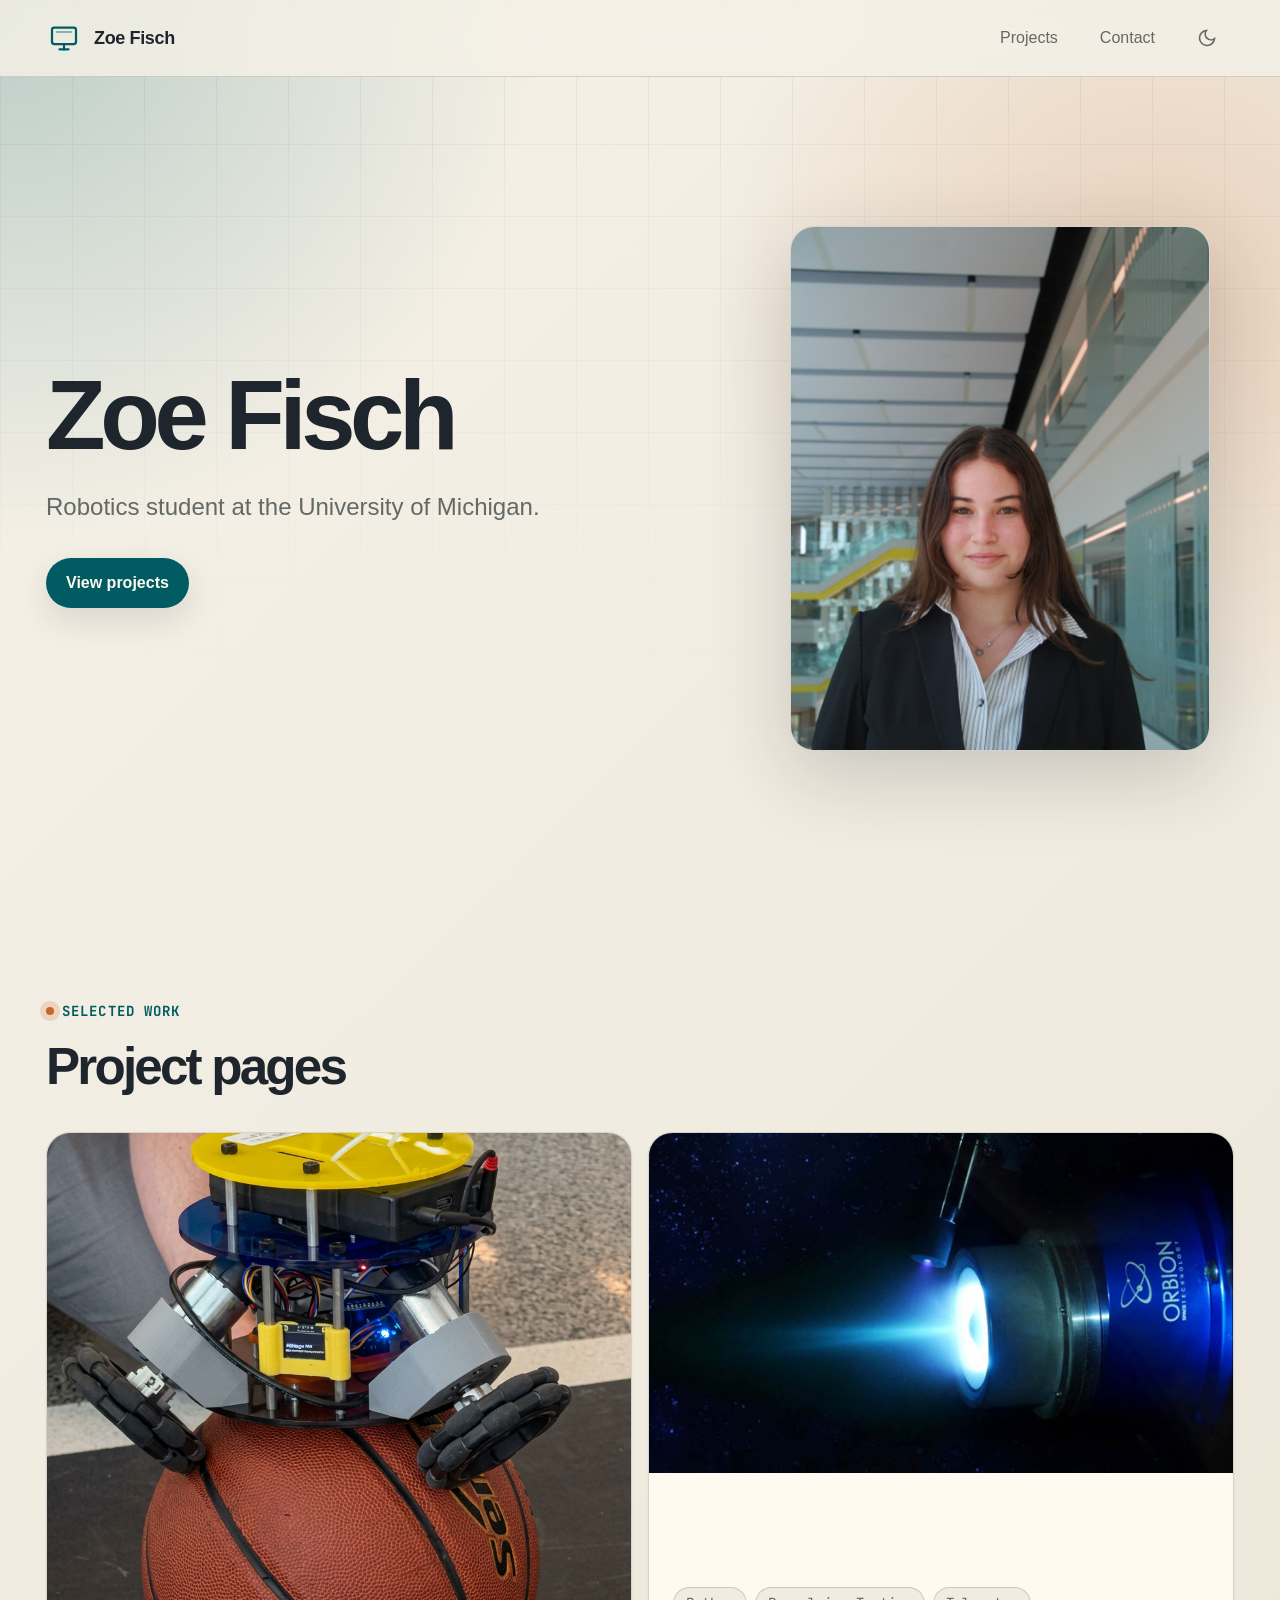
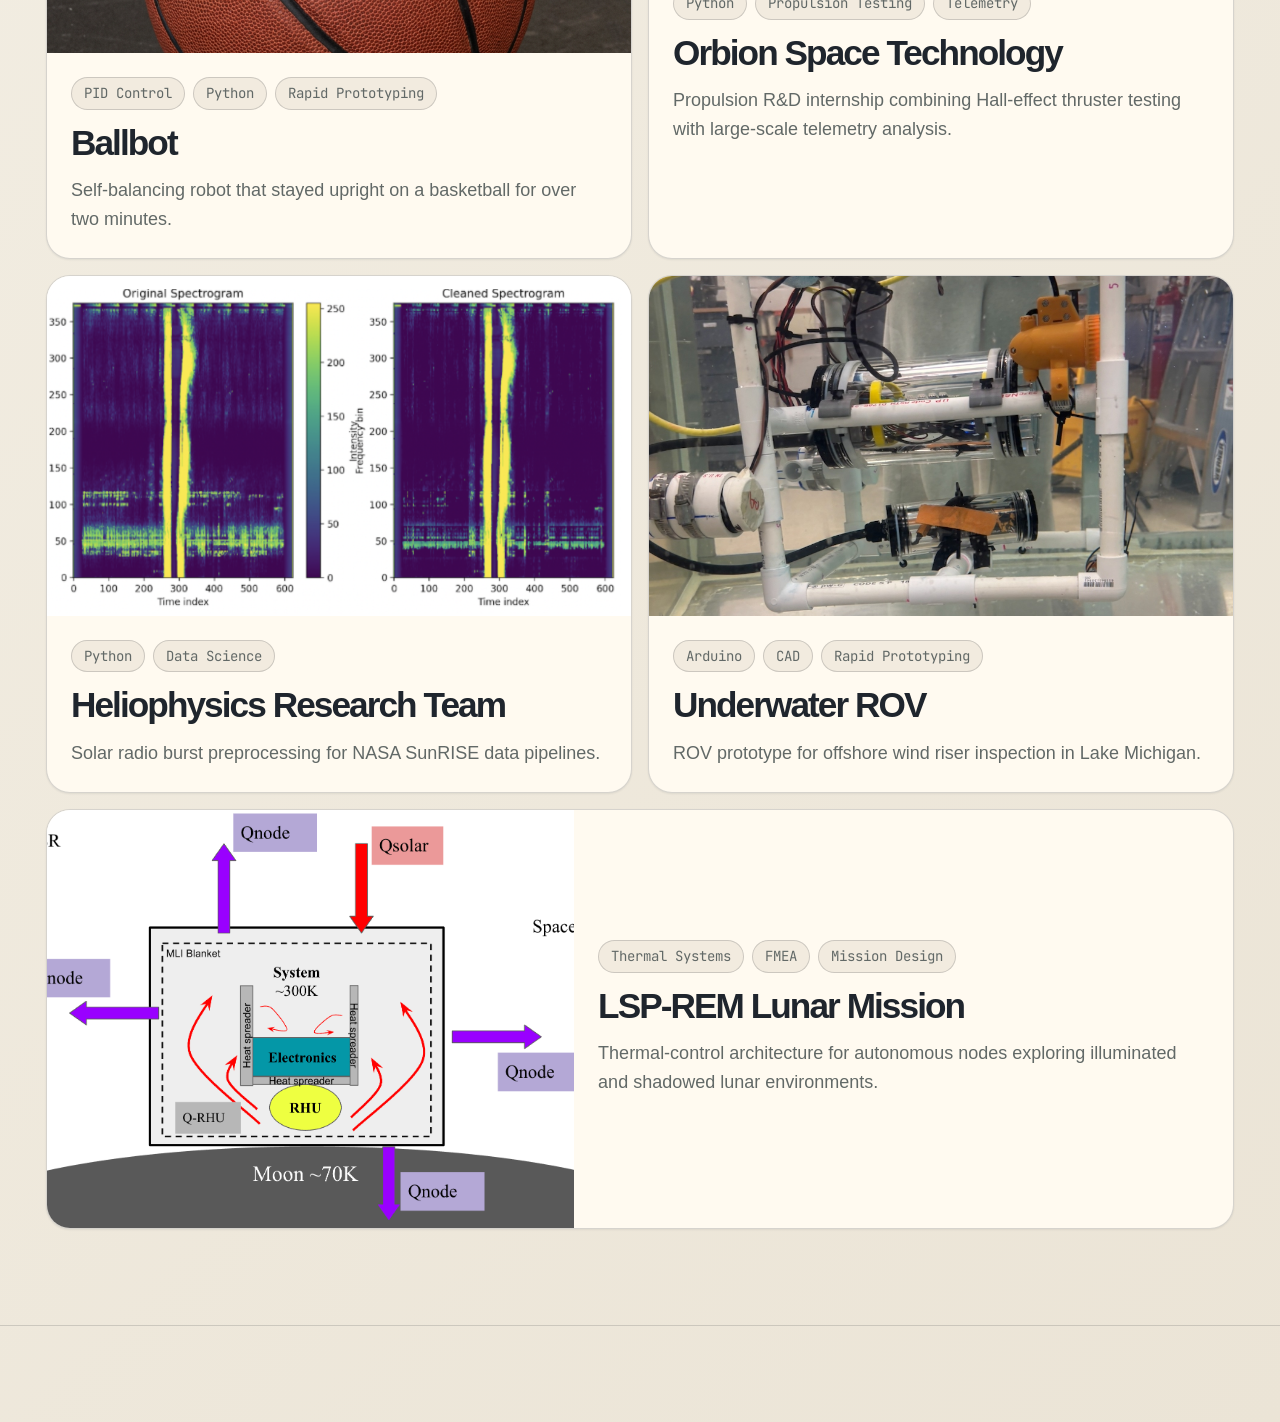
==== commit c2c7391b: "updates to links" ====
--- a/index.html
+++ b/index.html
@@ -24,7 +24,7 @@
       href="https://fonts.googleapis.com/css2?family=JetBrains+Mono:wght@400;600;700&display=swap"
       rel="stylesheet"
     />
-    <link rel="stylesheet" href="style.css" />
+    <link rel="stylesheet" href="style.css?v=4" />
     <script src="script.js" defer></script>
   </head>
   <body>
@@ -53,7 +53,7 @@
         <div>
           <h1 id="intro-title">Zoe Fisch</h1>
           <p class="hero-copy">
-            Robotics student at the University of Michigan with a minor in artificial intelligence.
+            Robotics student at the University of Michigan.
           </p>
           <div class="hero-actions">
             <a class="button button-primary" href="#projects">View projects</a>
--- a/style.css
+++ b/style.css
@@ -457,6 +457,8 @@
   height: 100%;
   object-fit: cover;
   object-position: center 24%;
+  transform: scale(1.15);
+  transform-origin: center 48%;
 }
 
 .section {
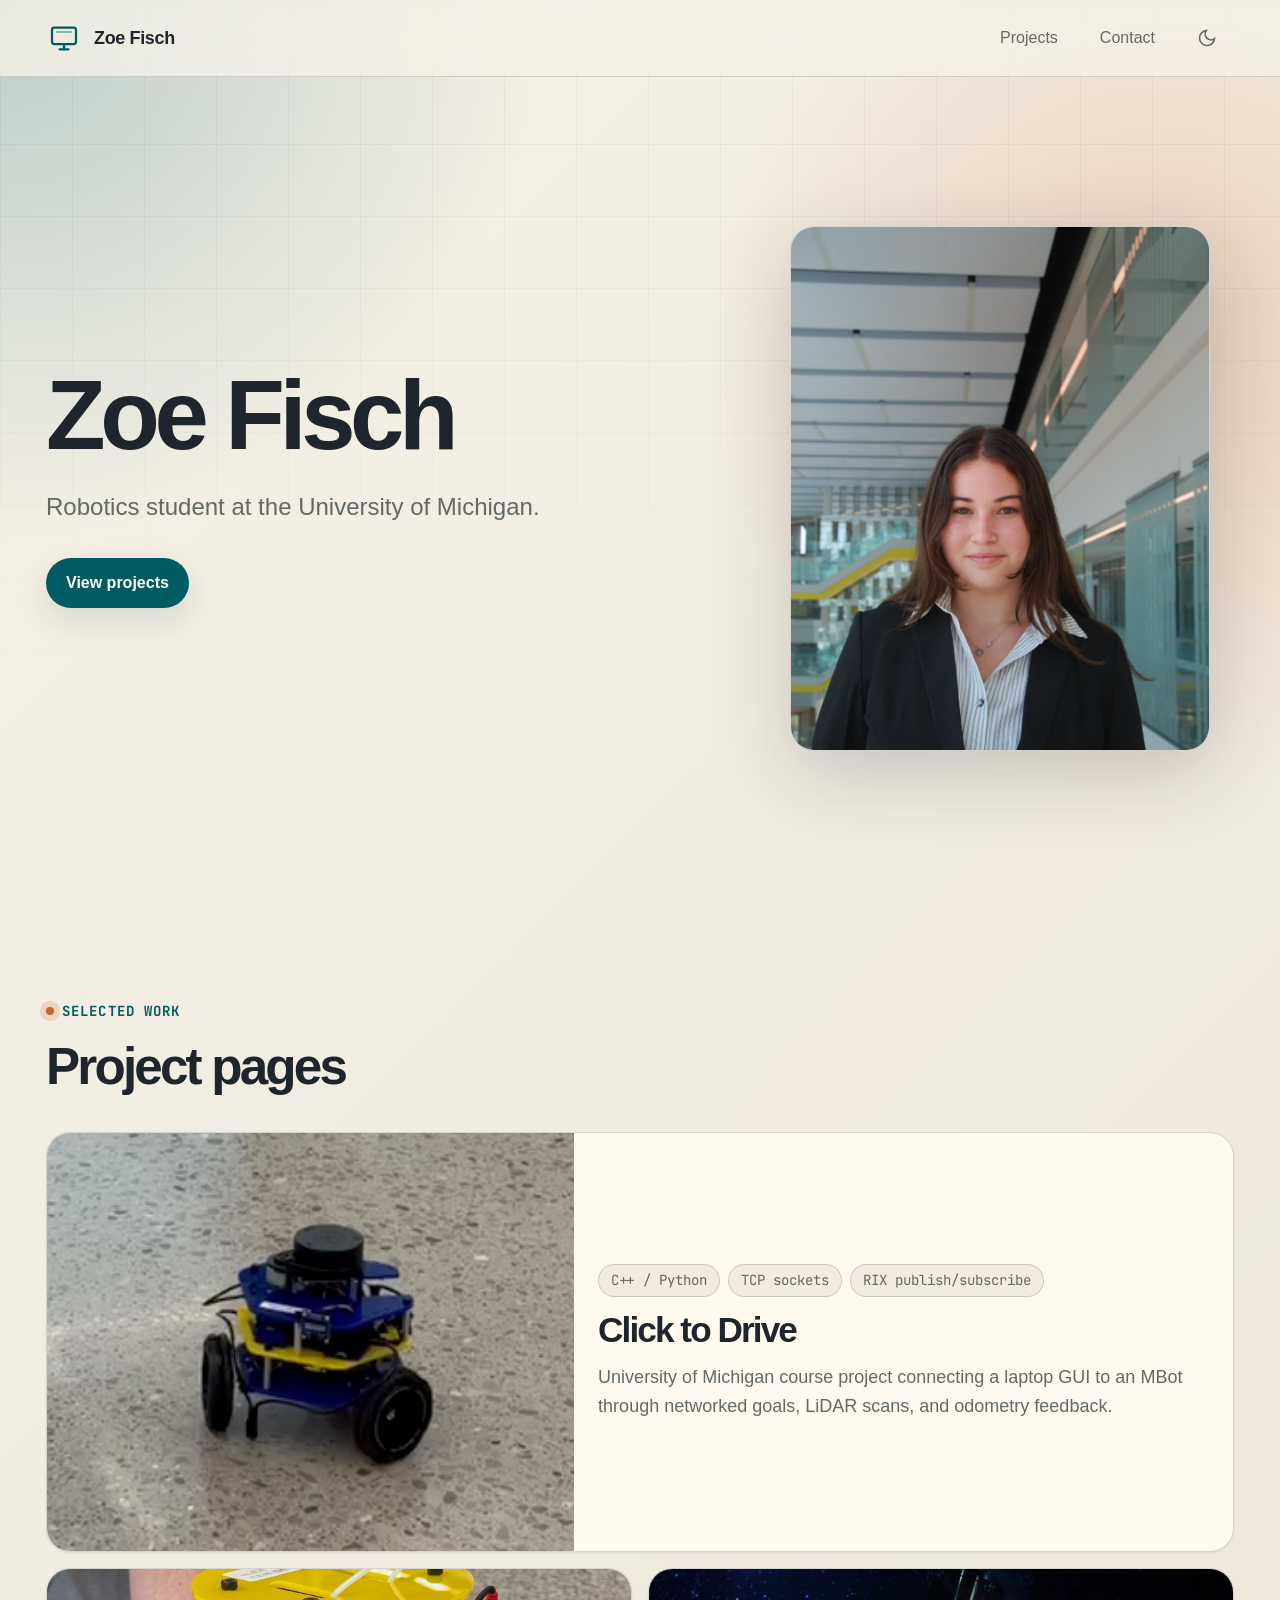
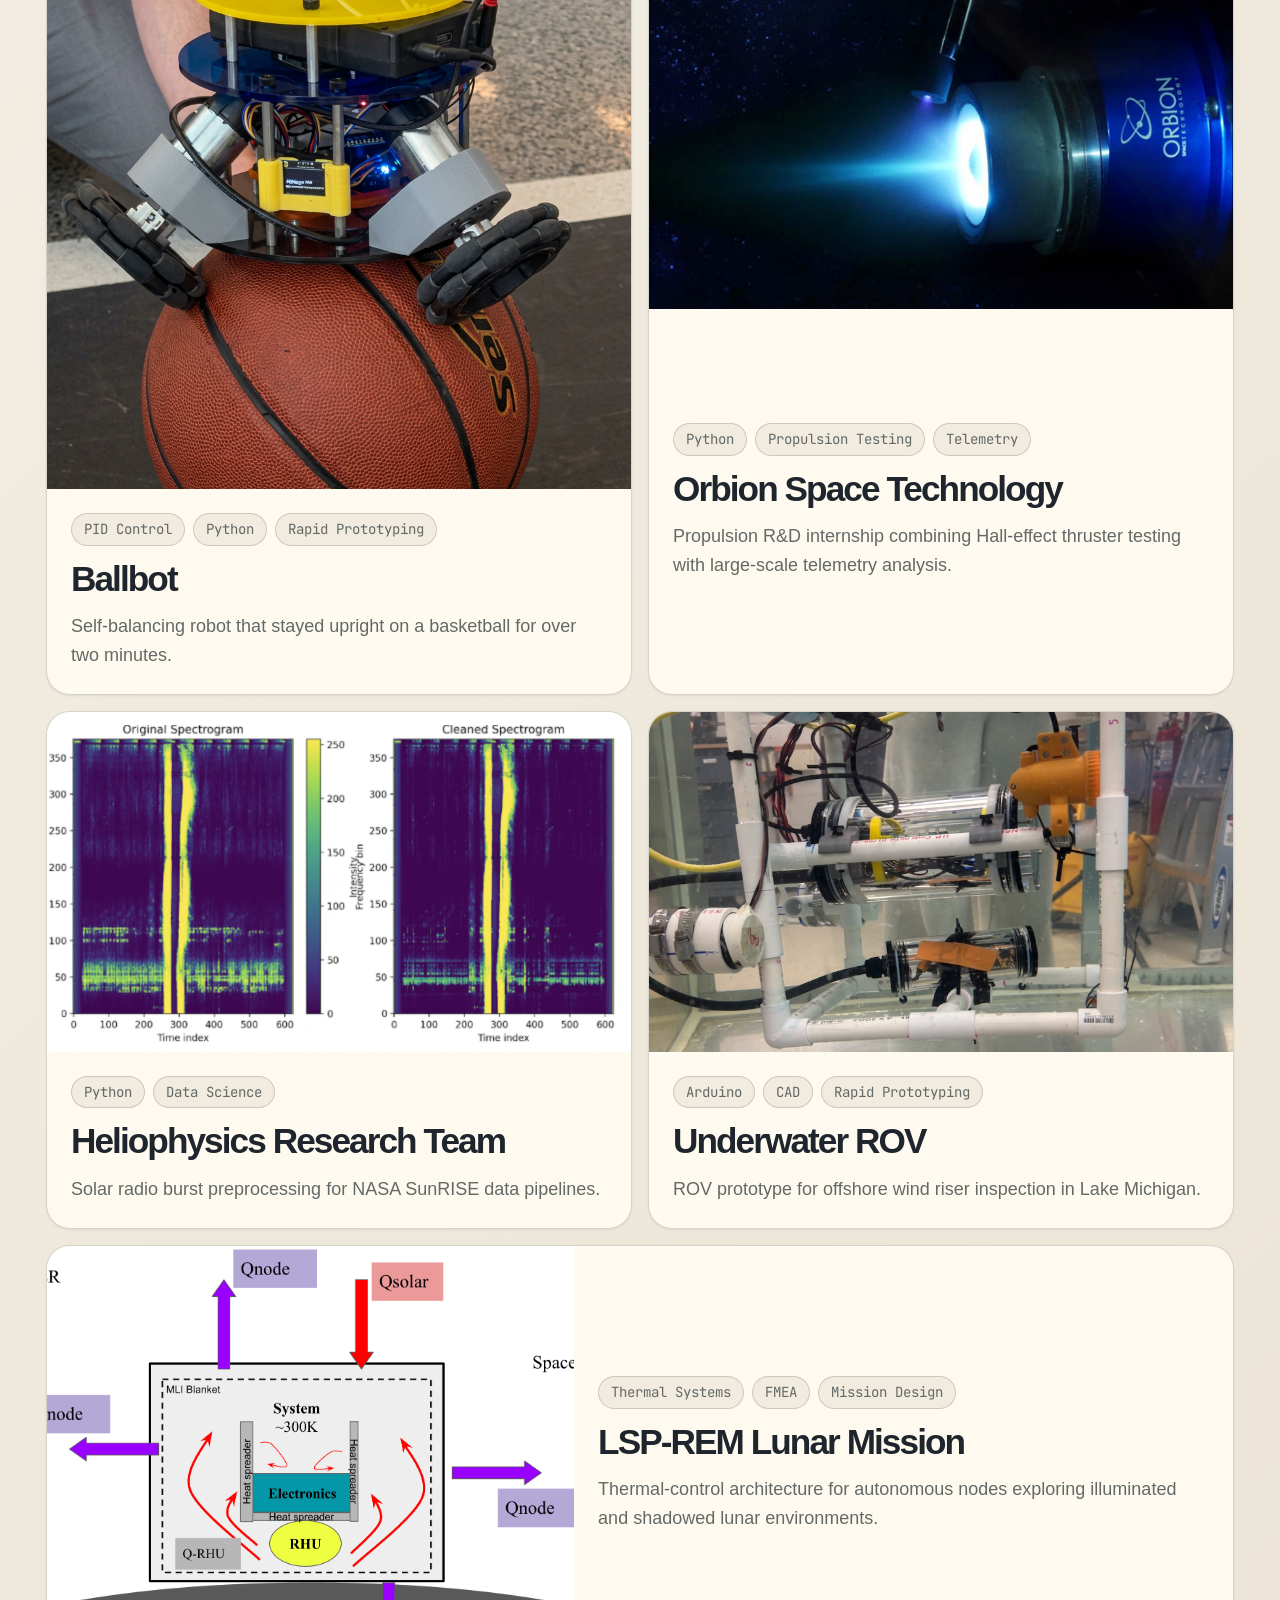
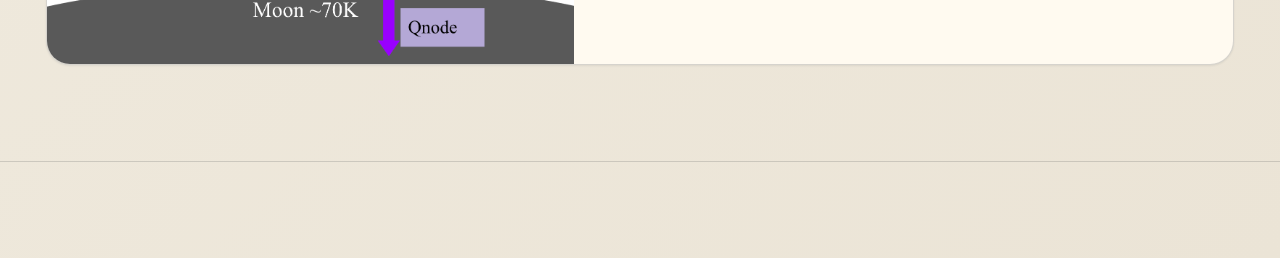
==== commit c8993490: "Add Click to Drive project and heliophysics expo document" ====
--- a/index.html
+++ b/index.html
@@ -80,6 +80,19 @@
         </div>
 
         <div class="project-grid">
+          <a class="project-card wide" href="projects/click-to-drive.html" data-tilt>
+            <div class="click-to-drive-cover" role="img" aria-label="Close-up of the MBot captured directly from the project demonstration video"></div>
+            <div class="project-card-content">
+              <div class="tag-row">
+                <span class="tag">C++ / Python</span>
+                <span class="tag">TCP sockets</span>
+                <span class="tag">RIX publish/subscribe</span>
+              </div>
+              <h3>Click to Drive</h3>
+              <p>University of Michigan course project connecting a laptop GUI to an MBot through networked goals, LiDAR scans, and odometry feedback.</p>
+            </div>
+          </a>
+
           <a class="project-card portrait" href="projects/ballbot.html" data-tilt>
             <img
               src="assets/images/ballbot-cover-ai-enhanced.png"
--- a/style.css
+++ b/style.css
@@ -1041,3 +1041,12 @@
     transition-duration: 0.01ms !important;
   }
 }
+
+/* Crop the original video frame around the MBot for its homepage thumbnail. */
+.click-to-drive-cover {
+  min-height: 320px;
+  background-image: url("assets/images/click-to-drive-video-frame.png");
+  background-size: 250% auto;
+  background-position: 50% 59%;
+  background-repeat: no-repeat;
+}
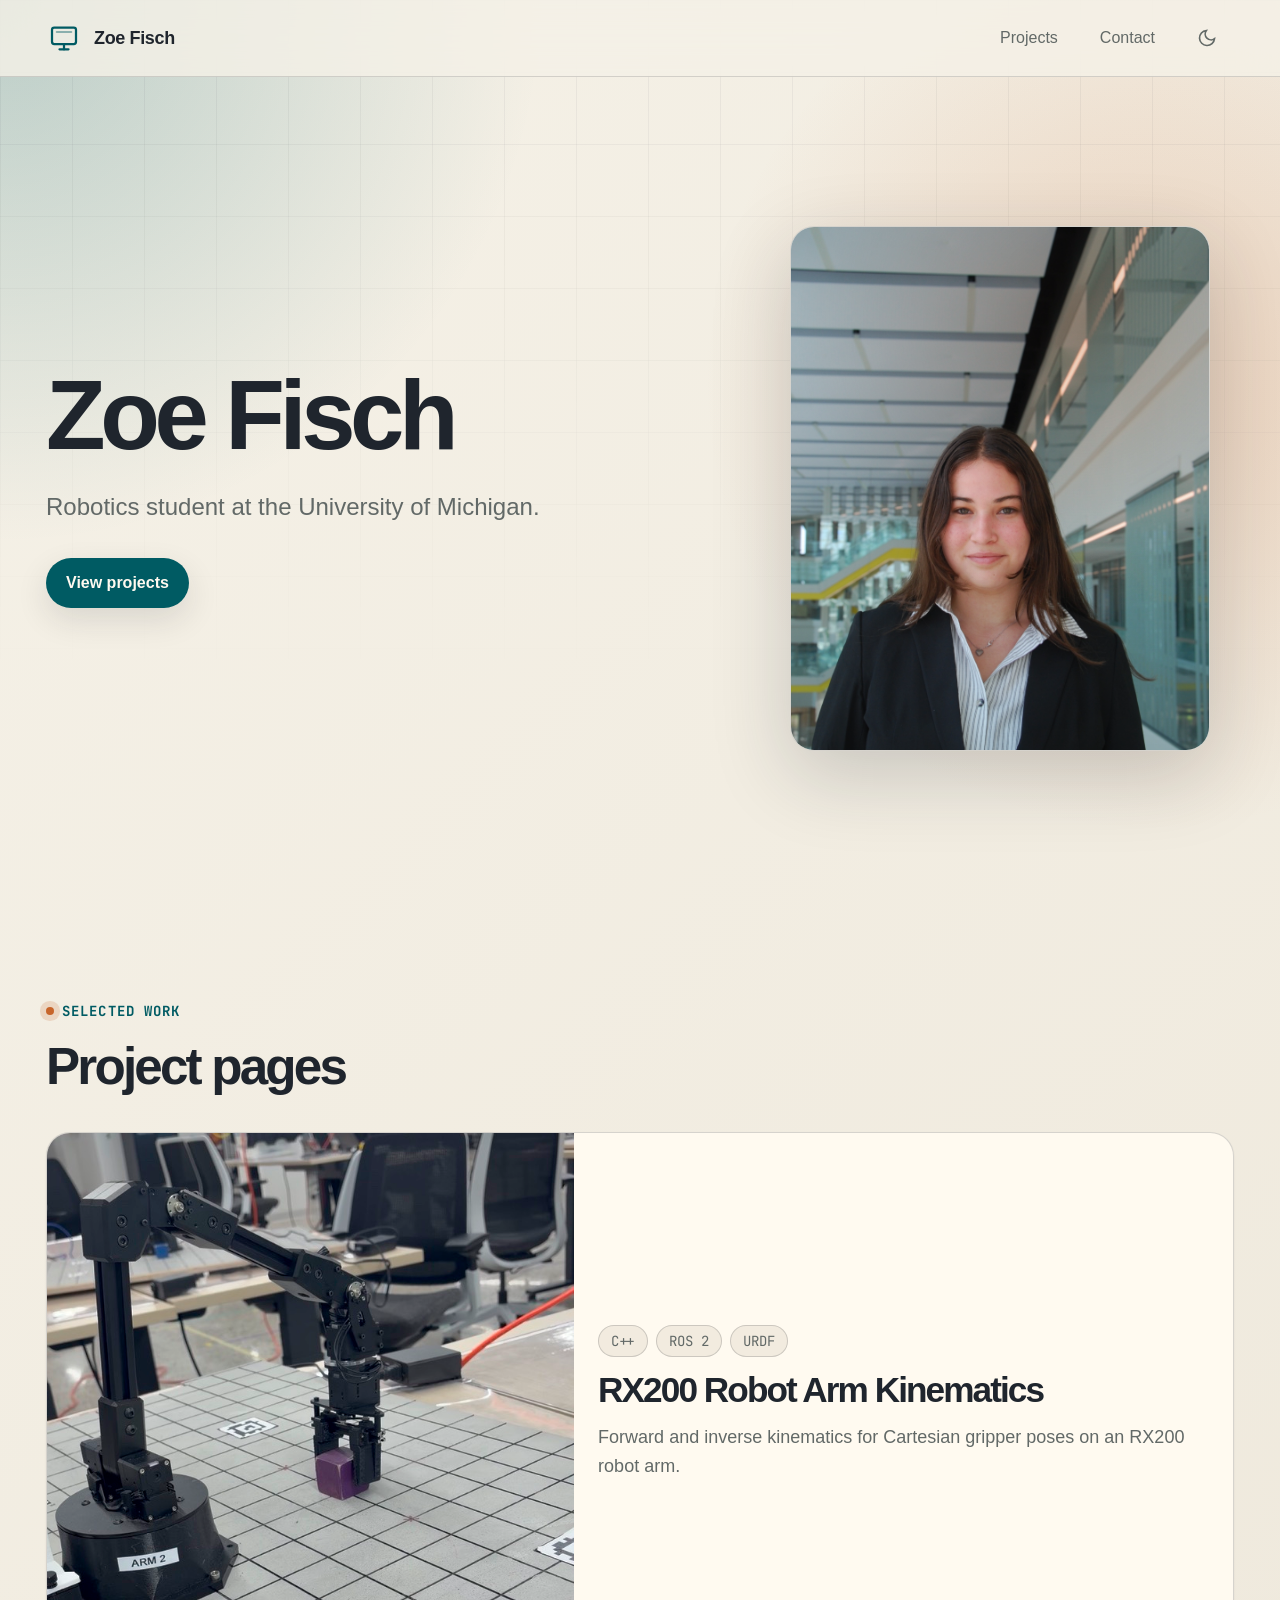
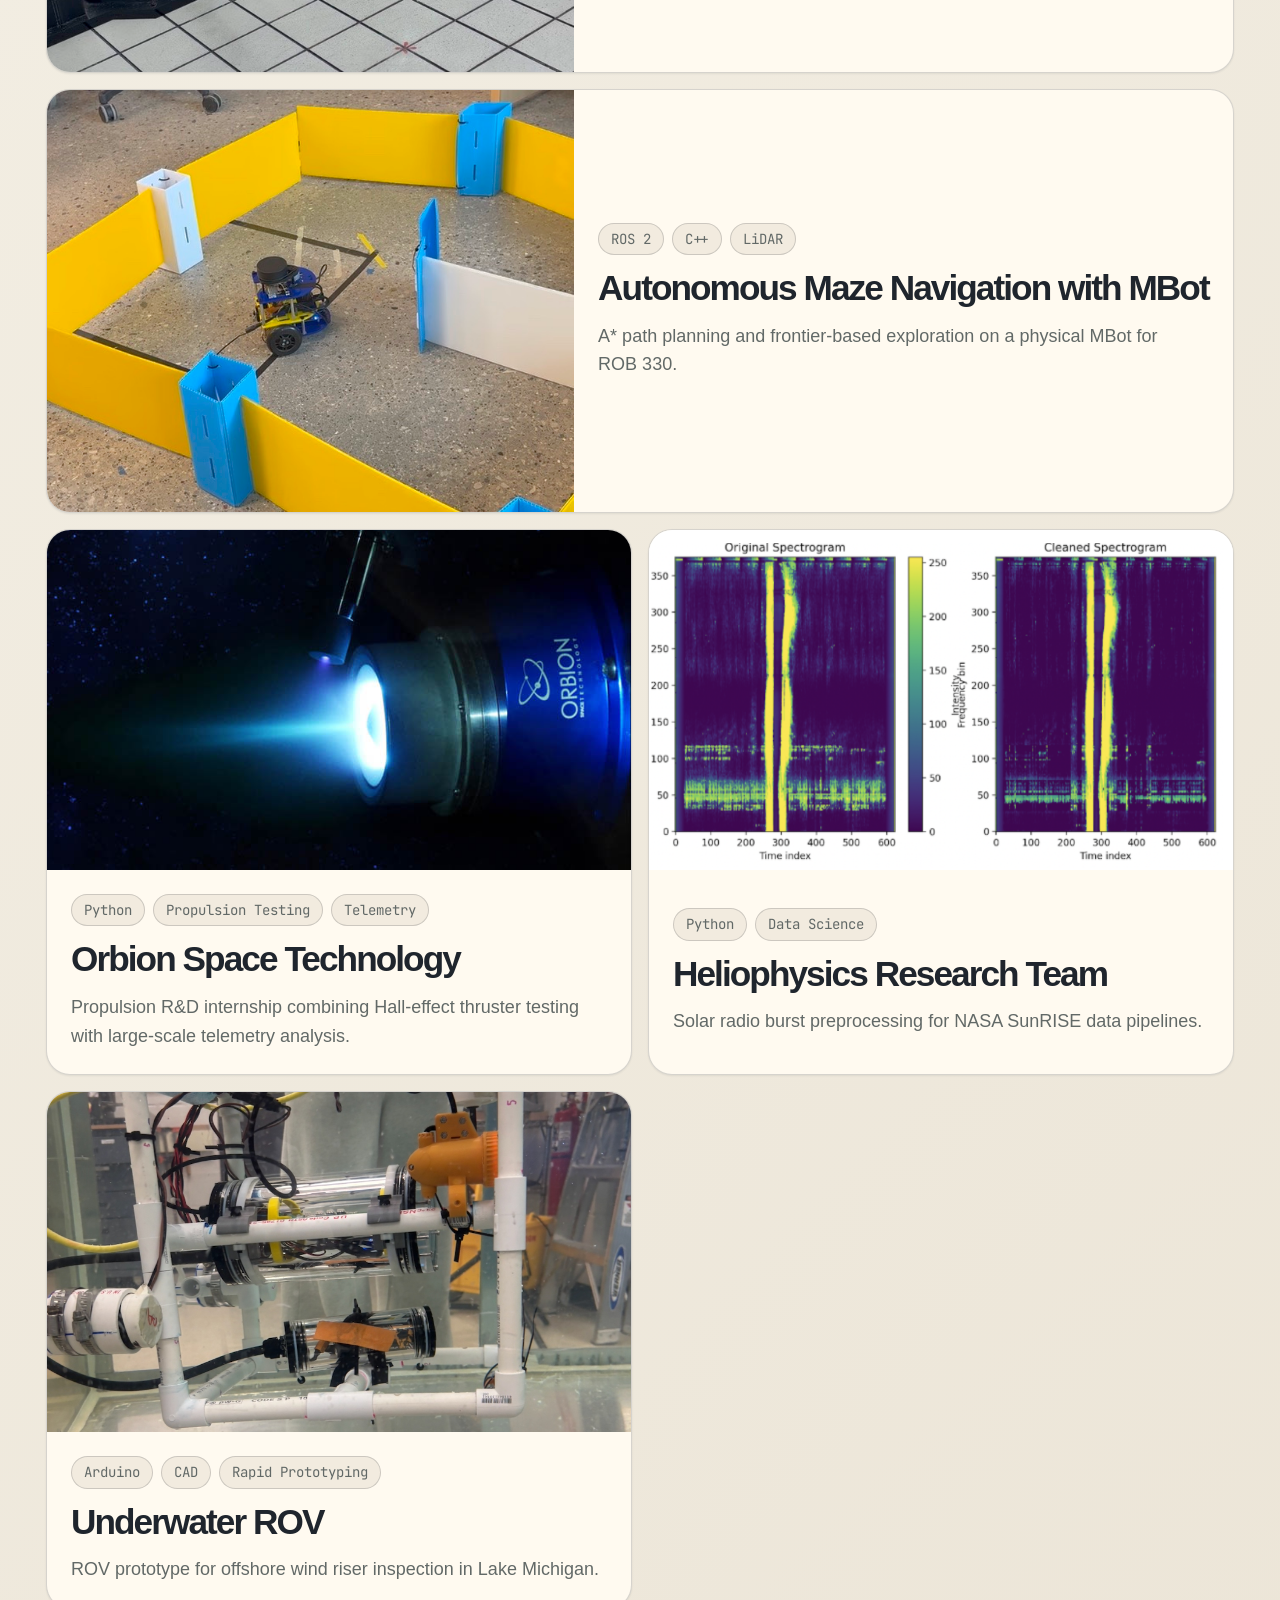
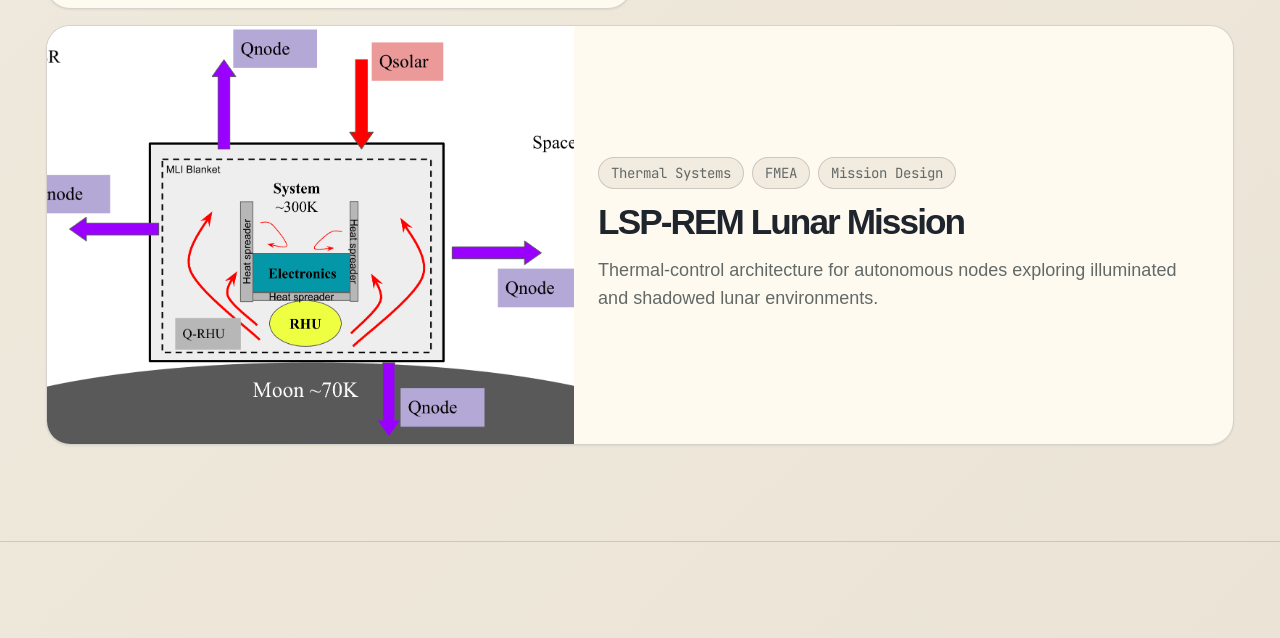
==== commit 5c6aadb2: "Update robotics projects in engineering portfolio" ====
--- a/index.html
+++ b/index.html
@@ -80,36 +80,43 @@
         </div>
 
         <div class="project-grid">
-          <a class="project-card wide" href="projects/click-to-drive.html" data-tilt>
-            <div class="click-to-drive-cover" role="img" aria-label="Close-up of the MBot captured directly from the project demonstration video"></div>
-            <div class="project-card-content">
-              <div class="tag-row">
-                <span class="tag">C++ / Python</span>
-                <span class="tag">TCP sockets</span>
-                <span class="tag">RIX publish/subscribe</span>
-              </div>
-              <h3>Click to Drive</h3>
-              <p>University of Michigan course project connecting a laptop GUI to an MBot through networked goals, LiDAR scans, and odometry feedback.</p>
-            </div>
-          </a>
-
-          <a class="project-card portrait" href="projects/ballbot.html" data-tilt>
-            <img
-              src="assets/images/ballbot-cover-ai-enhanced.png"
-              alt="Enhanced photo of the Ballbot prototype balancing on a basketball"
-              width="1024"
-              height="1365"
-              loading="lazy"
-              decoding="async"
-            />
-            <div class="project-card-content">
-              <div class="tag-row">
-                <span class="tag">PID Control</span>
-                <span class="tag">Python</span>
-                <span class="tag">Rapid Prototyping</span>
-              </div>
-              <h3>Ballbot</h3>
-              <p>Self-balancing robot that stayed upright on a basketball for over two minutes.</p>
+          <a class="project-card wide" href="projects/rx200-kinematics.html" data-tilt>
+            <img
+              src="assets/images/rx200-cover.jpg"
+              alt="RX200 robot arm with its gripper around a purple block"
+              width="675"
+              height="690"
+              loading="lazy"
+              decoding="async"
+            />
+            <div class="project-card-content">
+              <div class="tag-row">
+                <span class="tag">C++</span>
+                <span class="tag">ROS 2</span>
+                <span class="tag">URDF</span>
+              </div>
+              <h3>RX200 Robot Arm Kinematics</h3>
+              <p>Forward and inverse kinematics for Cartesian gripper poses on an RX200 robot arm.</p>
+            </div>
+          </a>
+
+          <a class="project-card wide" href="projects/mbot-maze-navigation.html" data-tilt>
+            <img
+              src="assets/images/mbot-maze-cover.jpg"
+              alt="LiDAR-equipped MBot inside the test maze"
+              width="675"
+              height="540"
+              loading="lazy"
+              decoding="async"
+            />
+            <div class="project-card-content">
+              <div class="tag-row">
+                <span class="tag">ROS 2</span>
+                <span class="tag">C++</span>
+                <span class="tag">LiDAR</span>
+              </div>
+              <h3>Autonomous Maze Navigation with MBot</h3>
+              <p>A* path planning and frontier-based exploration on a physical MBot for ROB 330.</p>
             </div>
           </a>
 
--- a/style.css
+++ b/style.css
@@ -917,6 +917,14 @@
   color: #ffbc78;
 }
 
+code .type {
+  color: #7ee2ba;
+}
+
+code .function {
+  color: #d5b8ff;
+}
+
 .callout {
   padding: var(--space-6);
 }
@@ -1045,8 +1053,8 @@
 /* Crop the original video frame around the MBot for its homepage thumbnail. */
 .click-to-drive-cover {
   min-height: 320px;
-  background-image: url("assets/images/click-to-drive-video-frame.png");
-  background-size: 250% auto;
+  background-image: url("assets/images/click-to-drive-video-frame-hd.png");
+  background-size: 220% auto;
   background-position: 50% 59%;
   background-repeat: no-repeat;
 }
